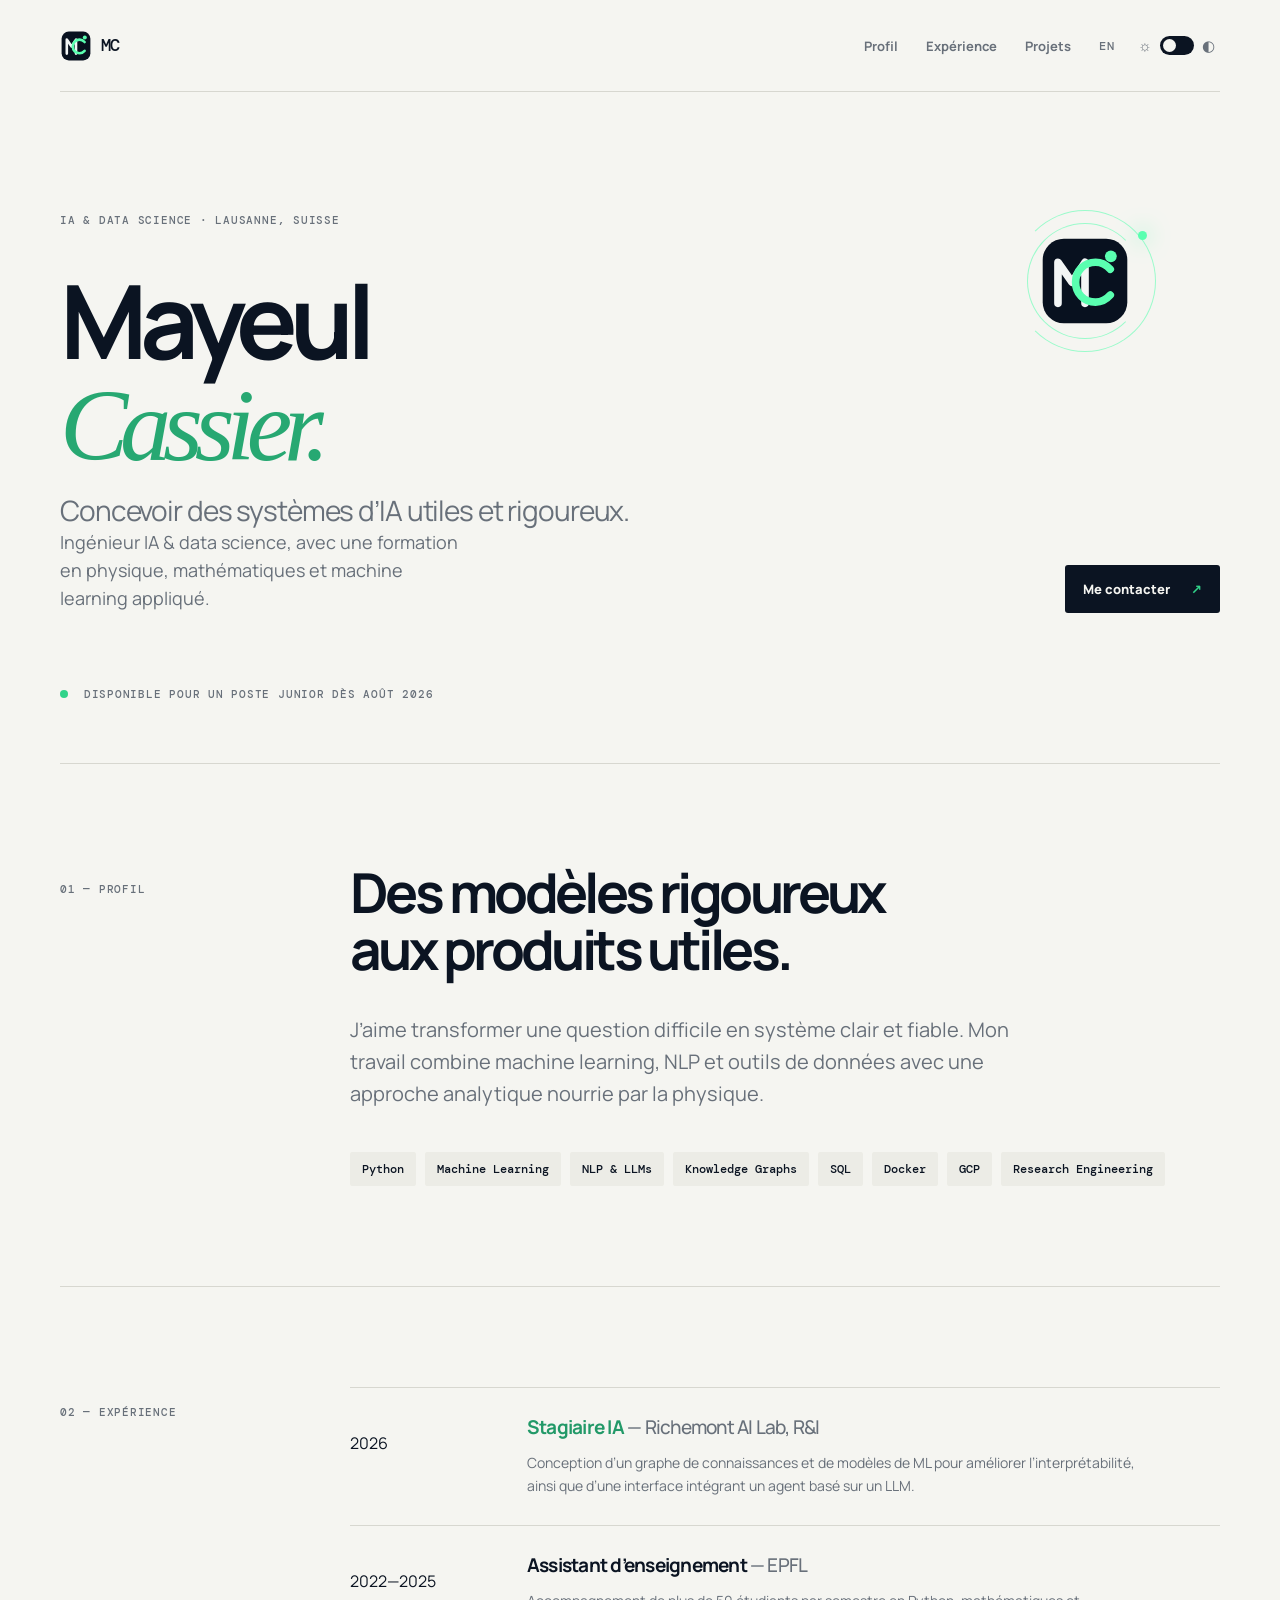
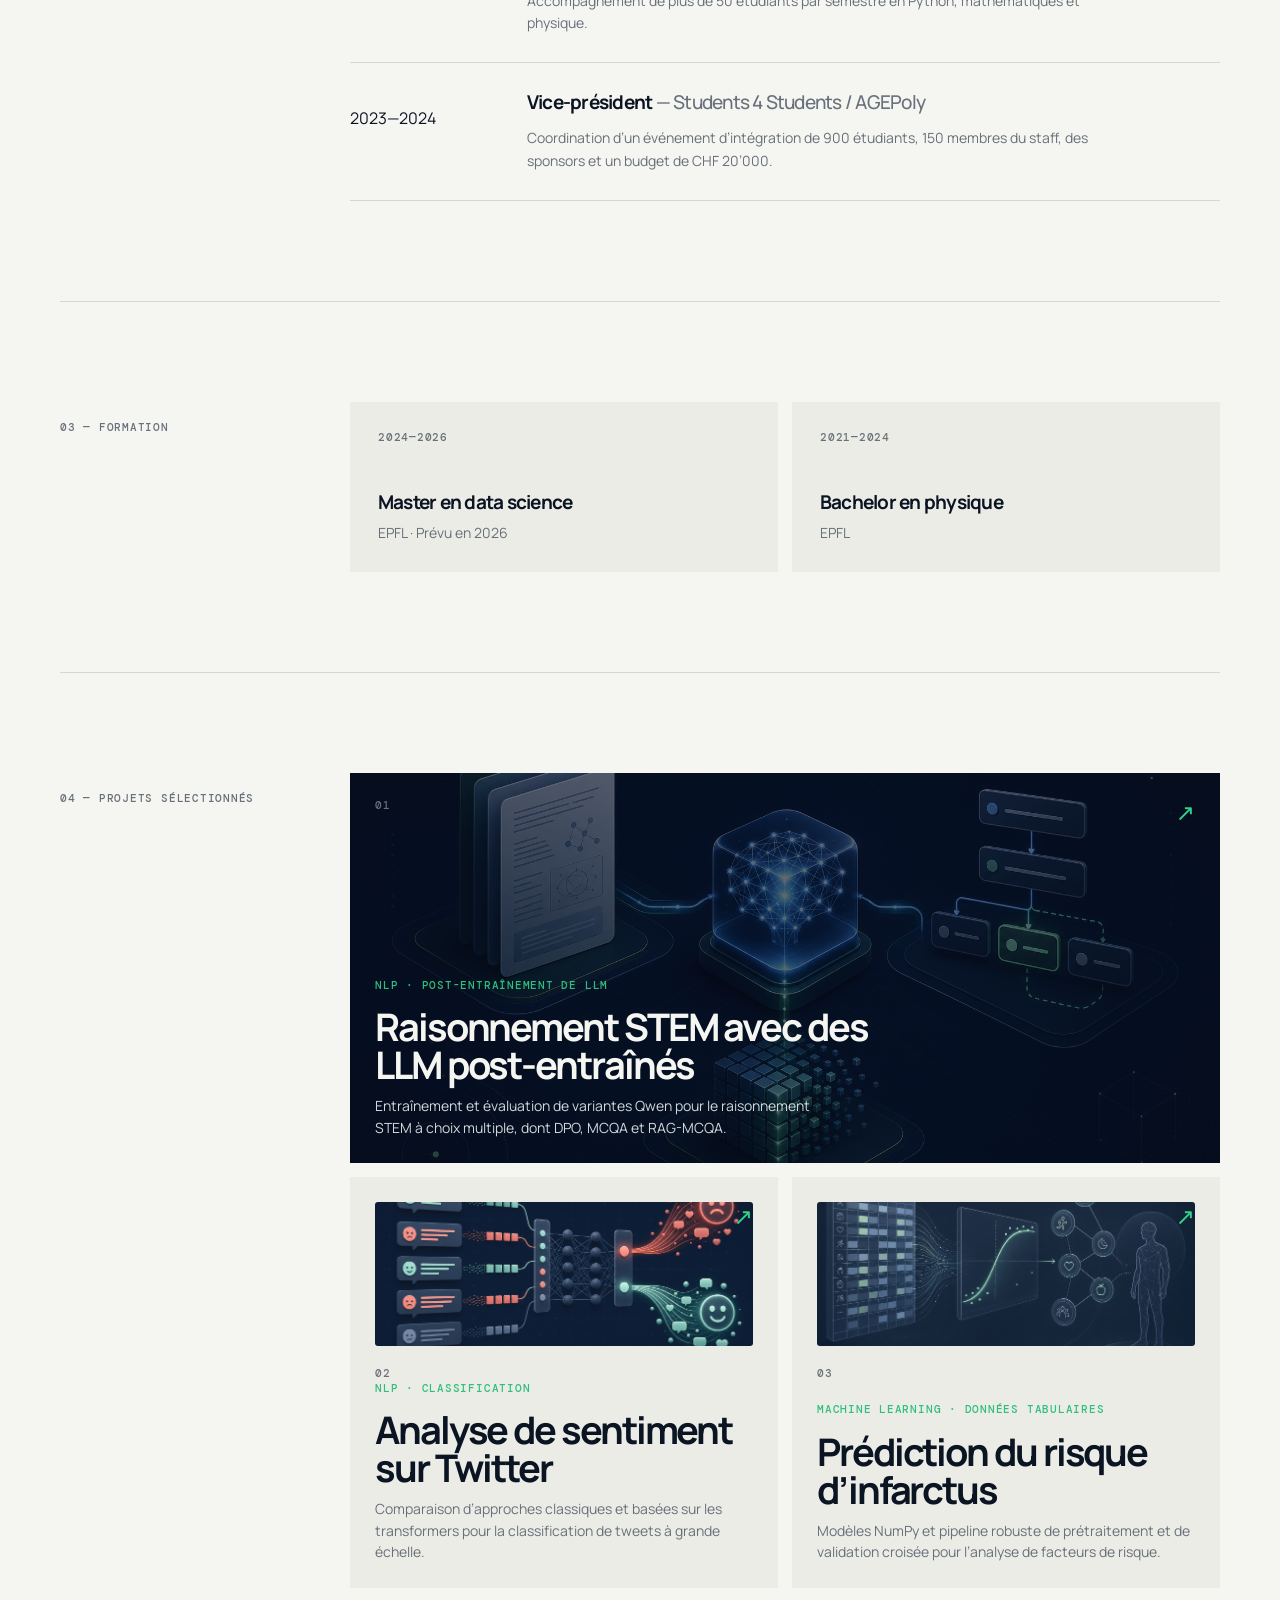
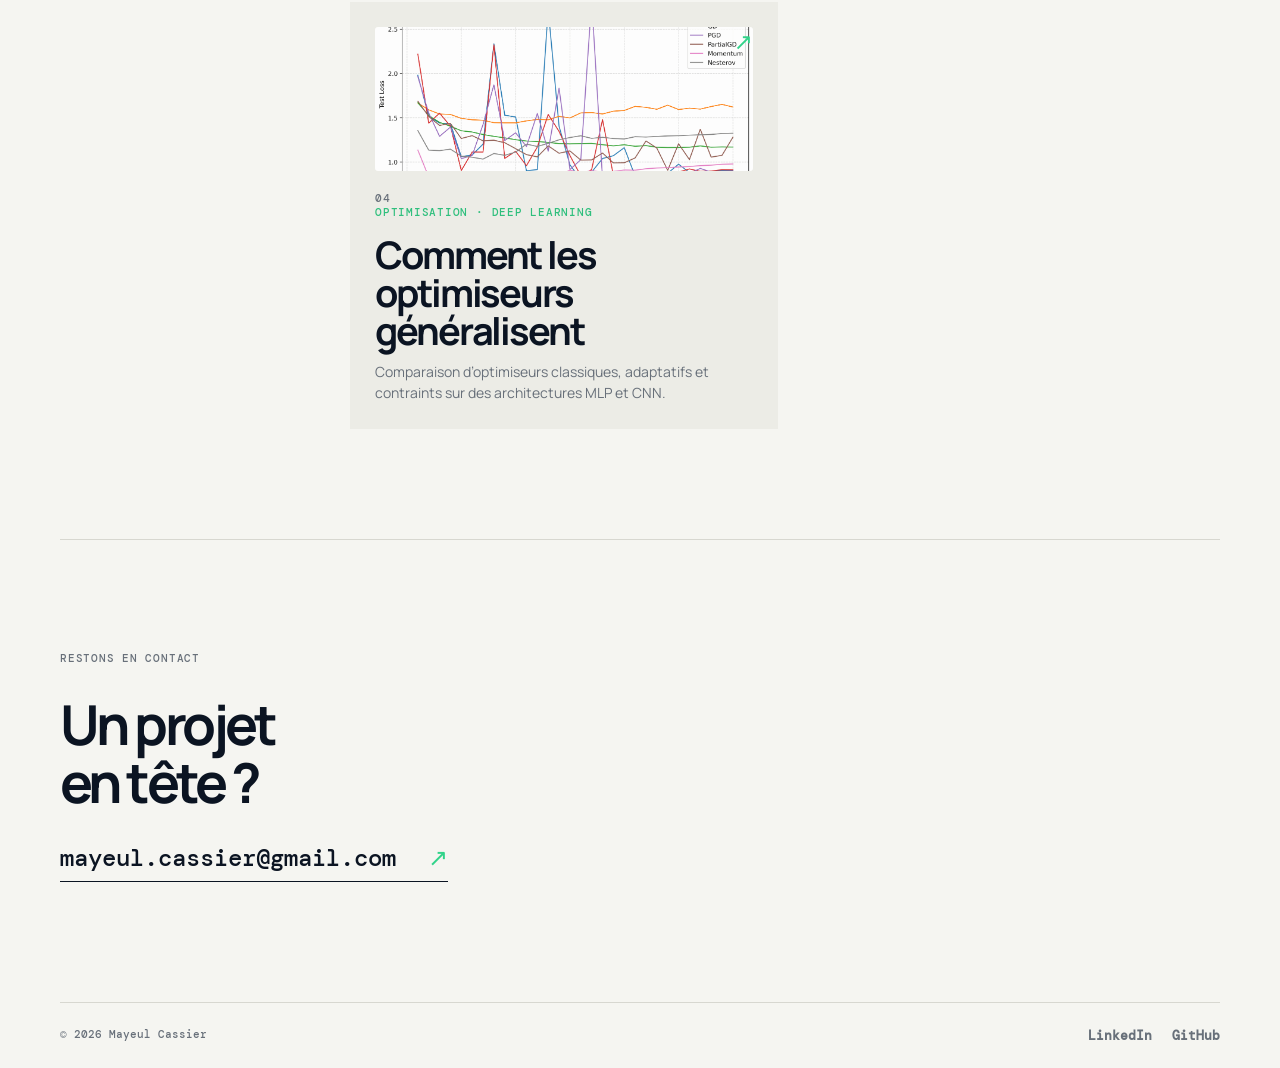
==== fr/index.html @ 99a3031d "Add bilingual portfolio identity and project visuals" ====
<!doctype html>
<html lang="fr">
  <head>
    <meta charset="UTF-8" />
    <meta name="viewport" content="width=device-width, initial-scale=1.0" />
    <meta name="description" content="Mayeul Cassier — ingénieur IA et data science basé à Lausanne." />
    <meta name="theme-color" content="#08111f" />
    <title>Mayeul Cassier — IA et data science</title>
    <link rel="preconnect" href="https://fonts.googleapis.com" />
    <link rel="preconnect" href="https://fonts.gstatic.com" crossorigin />
    <link href="https://fonts.googleapis.com/css2?family=DM+Mono:wght@400;500&family=Manrope:wght@400;500;600;700;800&display=swap" rel="stylesheet" />
    <link rel="stylesheet" href="../styles.css" />
    <script>
      (() => {
        const savedTheme = localStorage.getItem('theme');
        const systemPrefersDark = window.matchMedia('(prefers-color-scheme: dark)').matches;
        document.documentElement.dataset.theme = savedTheme || (systemPrefersDark ? 'dark' : 'light');
      })();
    </script>
  </head>
  <body>
    <header class="header container">
      <a class="wordmark" href="#top" aria-label="Accueil Mayeul Cassier"><img src="../assets/mayeul-cassier-mark.svg" alt="" /><span>MC</span></a>
      <nav aria-label="Navigation principale">
        <a href="#about">Profil</a>
        <a href="#experience">Expérience</a>
        <a href="#projects">Projets</a>
      </nav>
      <a class="language-link" href="../" hreflang="en" lang="en">EN</a>
      <button class="theme-toggle" type="button" aria-label="Changer de thème" aria-pressed="false">
        <span class="sun" aria-hidden="true">☼</span>
        <span class="toggle-track" aria-hidden="true"><span></span></span>
        <span class="moon" aria-hidden="true">◐</span>
      </button>
    </header>

    <main id="top">
      <section class="hero container">
        <p class="eyebrow">IA &amp; data science · Lausanne, Suisse</p>
        <div class="identity-emblem" aria-hidden="true">
          <span class="orbit orbit-one"></span><span class="orbit orbit-two"></span><span class="orbit-dot"></span>
          <img src="../assets/mayeul-cassier-mark.svg" alt="" />
        </div>
        <h1>Mayeul<br /><em>Cassier.</em></h1>
        <p class="hero-statement">Concevoir des systèmes d’IA utiles et rigoureux.</p>
        <div class="hero-bottom">
          <p class="intro">Ingénieur IA &amp; data science, avec une formation en physique, mathématiques et machine learning appliqué.</p>
          <a class="button" href="mailto:mayeul.cassier@gmail.com">Me contacter <span aria-hidden="true">↗</span></a>
        </div>
        <div class="availability"><span></span> Disponible pour un poste junior dès août 2026</div>
      </section>

      <section class="about section container" id="about">
        <p class="section-label">01 — Profil</p>
        <div class="section-content">
          <h2>Des modèles rigoureux<br />aux produits utiles.</h2>
          <p class="large-copy">J’aime transformer une question difficile en système clair et fiable. Mon travail combine machine learning, NLP et outils de données avec une approche analytique nourrie par la physique.</p>
          <div class="skills" aria-label="Compétences techniques">
            <span>Python</span><span>Machine Learning</span><span>NLP &amp; LLMs</span><span>Knowledge Graphs</span><span>SQL</span><span>Docker</span><span>GCP</span><span>Research Engineering</span>
          </div>
        </div>
      </section>

      <section class="experience section container" id="experience">
        <p class="section-label">02 — Expérience</p>
        <div class="section-content timeline">
          <article class="timeline-item featured"><p class="date">2026</p><div><h3>Stagiaire IA <span>— Richemont AI Lab, R&amp;I</span></h3><p>Conception d’un graphe de connaissances et de modèles de ML pour améliorer l’interprétabilité, ainsi que d’une interface intégrant un agent basé sur un LLM.</p></div></article>
          <article class="timeline-item"><p class="date">2022—2025</p><div><h3>Assistant d’enseignement <span>— EPFL</span></h3><p>Accompagnement de plus de 50 étudiants par semestre en Python, mathématiques et physique.</p></div></article>
          <article class="timeline-item"><p class="date">2023—2024</p><div><h3>Vice-président <span>— Students 4 Students / AGEPoly</span></h3><p>Coordination d’un événement d’intégration de 900 étudiants, 150 membres du staff, des sponsors et un budget de CHF 20’000.</p></div></article>
        </div>
      </section>

      <section class="education section container">
        <p class="section-label">03 — Formation</p>
        <div class="section-content education-grid">
          <div><p class="year">2024—2026</p><h3>Master en data science</h3><p>EPFL · Prévu en 2026</p></div>
          <div><p class="year">2021—2024</p><h3>Bachelor en physique</h3><p>EPFL</p></div>
        </div>
      </section>

      <section class="projects section container" id="projects">
        <p class="section-label">04 — Projets sélectionnés</p>
        <div class="section-content project-grid">
          <a class="project-card project-main" href="https://github.com/MayeulCassier/mnlp-stem-reasoning" target="_blank" rel="noreferrer"><img class="project-visual" src="../assets/projects/mnlp-reasoning-pipeline.png" alt="Pipeline conceptuel de raisonnement STEM" /><p class="project-index">01</p><div><p class="project-type">NLP · Post-entraînement de LLM</p><h3>Raisonnement STEM avec des LLM post-entraînés</h3><p>Entraînement et évaluation de variantes Qwen pour le raisonnement STEM à choix multiple, dont DPO, MCQA et RAG-MCQA.</p></div><span class="arrow" aria-hidden="true">↗</span></a>
          <a class="project-card" href="https://github.com/MayeulCassier/twitter-sentiment-classification-epfl" target="_blank" rel="noreferrer"><img class="project-visual" src="../assets/projects/twitter-sentiment-pipeline.png" alt="Pipeline conceptuel d’analyse de sentiment" /><p class="project-index">02</p><div><p class="project-type">NLP · Classification</p><h3>Analyse de sentiment sur Twitter</h3><p>Comparaison d’approches classiques et basées sur les transformers pour la classification de tweets à grande échelle.</p></div><span class="arrow" aria-hidden="true">↗</span></a>
          <a class="project-card" href="https://github.com/MayeulCassier/heart-attack-risk-ml-epfl" target="_blank" rel="noreferrer"><img class="project-visual" src="../assets/projects/heart-risk-model-overview.png" alt="Vue conceptuelle du modèle de risque tabulaire" /><p class="project-index">03</p><div><p class="project-type">Machine learning · Données tabulaires</p><h3>Prédiction du risque d’infarctus</h3><p>Modèles NumPy et pipeline robuste de prétraitement et de validation croisée pour l’analyse de facteurs de risque.</p></div><span class="arrow" aria-hidden="true">↗</span></a>
          <a class="project-card" href="https://github.com/MayeulCassier/how-optimizers-generalize" target="_blank" rel="noreferrer"><img class="project-visual" src="../assets/projects/optimizer-generalization-results.png" alt="Courbe de comparaison d’optimiseurs" /><p class="project-index">04</p><div><p class="project-type">Optimisation · Deep learning</p><h3>Comment les optimiseurs généralisent</h3><p>Comparaison d’optimiseurs classiques, adaptatifs et contraints sur des architectures MLP et CNN.</p></div><span class="arrow" aria-hidden="true">↗</span></a>
        </div>
      </section>

      <section class="contact container"><p class="eyebrow">Restons en contact</p><h2>Un projet<br />en tête ?</h2><a class="contact-email" href="mailto:mayeul.cassier@gmail.com">mayeul.cassier@gmail.com <span aria-hidden="true">↗</span></a></section>
    </main>

    <footer class="footer container"><p>© <span id="year"></span> Mayeul Cassier</p><div><a href="https://www.linkedin.com/in/mayeul-cassier-48a8371b2" target="_blank" rel="noreferrer">LinkedIn</a><a href="https://github.com/MayeulCassier" target="_blank" rel="noreferrer">GitHub</a></div></footer>
    <script src="../script.js"></script>
  </body>
</html>
---- styles.css ----
:root { --bg:#f5f5f1; --surface:#ecece6; --text:#0b1422; --muted:#68707a; --line:#d7d7d0; --accent:#5affb0; --dark:#08111f; --shadow:0 20px 45px rgba(7,18,32,.08); }
:root[data-theme="dark"] { --bg:#08111f; --surface:#101d2c; --text:#f2f5f5; --muted:#a5b0bc; --line:#233344; --accent:#5affb0; --dark:#f1f5f4; --shadow:0 20px 45px rgba(0,0,0,.25); }
* { box-sizing:border-box; }
html { scroll-behavior:smooth; }
body { margin:0; background:var(--bg); color:var(--text); font-family:Manrope,system-ui,sans-serif; transition:background .25s,color .25s; }
a { color:inherit; text-decoration:none; }
.container { width:min(1160px,calc(100% - 48px)); margin:auto; }
.header { height:92px; display:flex; align-items:center; justify-content:space-between; border-bottom:1px solid var(--line); }
.wordmark { display:flex; align-items:center; gap:9px; font:500 17px/1 "DM Mono",monospace; letter-spacing:-1px; }.wordmark img { width:32px; height:32px; }.wordmark span { color:var(--text); }
nav { display:flex; gap:28px; margin-left:auto; margin-right:28px; } nav a,.footer a,.language-link { color:var(--muted); font-size:13px; font-weight:700; } nav a:hover,.footer a:hover,.language-link:hover { color:var(--text); }.language-link { margin-right:18px; font:500 12px "DM Mono",monospace; letter-spacing:.08em; }
.theme-toggle { border:0; color:var(--text); background:transparent; padding:5px; display:flex; align-items:center; gap:8px; cursor:pointer; font-size:18px; }.toggle-track { width:34px; height:19px; background:var(--text); border-radius:20px; padding:3px; display:flex; align-items:center; }.toggle-track span { display:block; width:13px; height:13px; border-radius:50%; background:var(--bg); transition:transform .2s; }:root[data-theme="dark"] .toggle-track span { transform:translateX(15px); }.sun,.moon { font-size:15px; color:var(--muted); }
.hero { min-height:610px; padding:110px 0 62px; display:flex; flex-direction:column; position:relative; }.eyebrow,.section-label,.project-index,.project-type,.availability,.year { font:500 11px/1.3 "DM Mono",monospace; text-transform:uppercase; letter-spacing:.07em; color:var(--muted); }.hero h1 { margin:32px 0 15px; max-width:850px; font-size:clamp(54px,8vw,112px); line-height:.98; letter-spacing:-.075em; font-weight:700; }.hero h1 em { color:#27a872; font-family:Georgia,serif; font-weight:400; letter-spacing:-.08em; }.hero-statement { margin:0; color:var(--muted); font-size:clamp(18px,2.3vw,28px); letter-spacing:-.04em; }.identity-emblem { position:absolute; top:112px; right:5%; width:154px; aspect-ratio:1; display:grid; place-items:center; }.identity-emblem img { width:94px; height:94px; position:relative; z-index:2; }.orbit { position:absolute; border:1px solid color-mix(in srgb,var(--accent) 58%,transparent); border-radius:50%; animation:orbit 11s linear infinite; }.orbit-one { width:142px; height:142px; border-left-color:transparent; }.orbit-two { width:116px; height:116px; border-right-color:transparent; animation-duration:7s; animation-direction:reverse; }.orbit-dot { position:absolute; width:9px; height:9px; border-radius:50%; background:var(--accent); box-shadow:0 0 22px var(--accent); transform:translate(57px,-46px); animation:pulse 2.8s ease-in-out infinite; }.hero-bottom { display:flex; justify-content:space-between; align-items:end; gap:40px; margin-top:auto; }.intro { max-width:410px; margin:0; font-size:18px; line-height:1.55; color:var(--muted); }.button { padding:15px 18px; background:var(--text); color:var(--bg); font-size:13px; font-weight:800; border-radius:3px; white-space:nowrap; }.button span,.contact-email span { margin-left:18px; color:#31d38a; }.availability { margin-top:74px; }.availability span { display:inline-block; width:8px; height:8px; background:#31d38a; border-radius:50%; margin-right:8px; }
.section { display:grid; grid-template-columns:25% 1fr; padding:100px 0; border-top:1px solid var(--line); }.section-label { padding-top:7px; }.section-content h2,.contact h2 { font-size:clamp(32px,4.3vw,60px); line-height:1.04; letter-spacing:-.065em; margin:0 0 36px; }.large-copy { max-width:670px; color:var(--muted); font-size:20px; line-height:1.6; }.skills { display:flex; flex-wrap:wrap; gap:9px; margin-top:42px; }.skills span { padding:9px 12px; background:var(--surface); border-radius:2px; font:500 12px "DM Mono",monospace; }
.timeline { border-top:1px solid var(--line); }.timeline-item { display:grid; grid-template-columns:155px 1fr; gap:22px; padding:28px 0; border-bottom:1px solid var(--line); }.timeline-item h3,.education-grid h3 { font-size:19px; line-height:1.25; letter-spacing:-.04em; margin:0 0 12px; }.timeline-item h3 span { color:var(--muted); font-weight:500; }.timeline-item p:not(.date),.education-grid p:not(.year) { max-width:610px; margin:0; color:var(--muted); font-size:14px; line-height:1.6; }.featured h3 { color:#229968; }
.education-grid { display:grid; grid-template-columns:repeat(2,1fr); gap:14px; }.education-grid>div { padding:28px; min-height:170px; background:var(--surface); }.education-grid .year { margin:0 0 47px; }.education-grid h3 { margin-bottom:7px; }
.project-grid { display:grid; grid-template-columns:repeat(2,1fr); gap:14px; }.project-card { min-height:340px; padding:25px; background:var(--surface); display:flex; flex-direction:column; position:relative; overflow:hidden; transition:transform .2s,box-shadow .2s; }.project-card:hover { transform:translateY(-4px); box-shadow:var(--shadow); }.project-main { grid-column:span 2; min-height:390px; background:var(--dark); color:var(--bg); }.project-visual { width:100%; height:144px; object-fit:cover; border-radius:3px; margin-bottom:20px; opacity:.94; transition:transform .35s ease,opacity .35s ease; }.project-card:hover .project-visual { transform:scale(1.035); opacity:1; }.project-main .project-visual { position:absolute; inset:0; width:100%; height:100%; border-radius:0; margin:0; opacity:.36; }.project-main::after { content:""; position:absolute; inset:0; background:linear-gradient(90deg,rgba(8,17,31,.93),rgba(8,17,31,.55)); }.project-main>* { position:relative; z-index:1; }.project-index { margin:0; }.project-card>div { margin-top:auto; max-width:525px; }.project-type { color:#2fbf7d; margin:0 0 15px; }.project-card h3 { margin:0 0 12px; font-size:clamp(23px,3vw,38px); line-height:1; letter-spacing:-.055em; }.project-card p:last-child { margin:0; max-width:460px; color:var(--muted); font-size:14px; line-height:1.55; }.project-main p:last-child { color:#d0d8db; }.arrow { position:absolute; top:23px; right:25px; font-size:23px; color:#31d38a; }
.contact { margin-top:10px; padding:100px 0 120px; border-top:1px solid var(--line); }.contact h2 { margin:31px 0; }.contact-email { display:inline-block; padding-bottom:8px; border-bottom:1px solid var(--text); font:500 clamp(16px,2vw,24px) "DM Mono",monospace; }.footer { padding:24px 0; border-top:1px solid var(--line); display:flex; justify-content:space-between; color:var(--muted); font:500 11px "DM Mono",monospace; }.footer p { margin:0; }.footer div { display:flex; gap:20px; }
@keyframes orbit { to { transform:rotate(360deg); } } @keyframes pulse { 50% { transform:translate(57px,-46px) scale(.65); opacity:.45; } }
@media (prefers-reduced-motion:reduce) { *,*::before,*::after { animation-duration:.01ms !important; animation-iteration-count:1 !important; scroll-behavior:auto !important; } }
@media (max-width:700px) { .container { width:min(100% - 32px,1160px); }.header { height:72px; } nav { display:none; }.language-link { margin-left:auto; margin-right:14px; }.hero { min-height:620px; padding-top:75px; }.hero h1 { margin:27px 0 12px; font-size:56px; }.identity-emblem { top:68px; right:0; width:96px; }.identity-emblem img { width:62px; height:62px; }.orbit-one { width:92px; height:92px; }.orbit-two { width:72px; height:72px; }.orbit-dot { transform:translate(35px,-29px); }.hero-bottom { align-items:start; flex-direction:column; }.availability { margin-top:58px; }.section { grid-template-columns:1fr; gap:35px; padding:70px 0; }.timeline-item { grid-template-columns:1fr; gap:11px; }.education-grid,.project-grid { grid-template-columns:1fr; }.project-main { grid-column:auto; }.project-card { min-height:310px; }.project-main { min-height:360px; }.contact { padding:75px 0; }.footer { gap:20px; flex-direction:column; } }
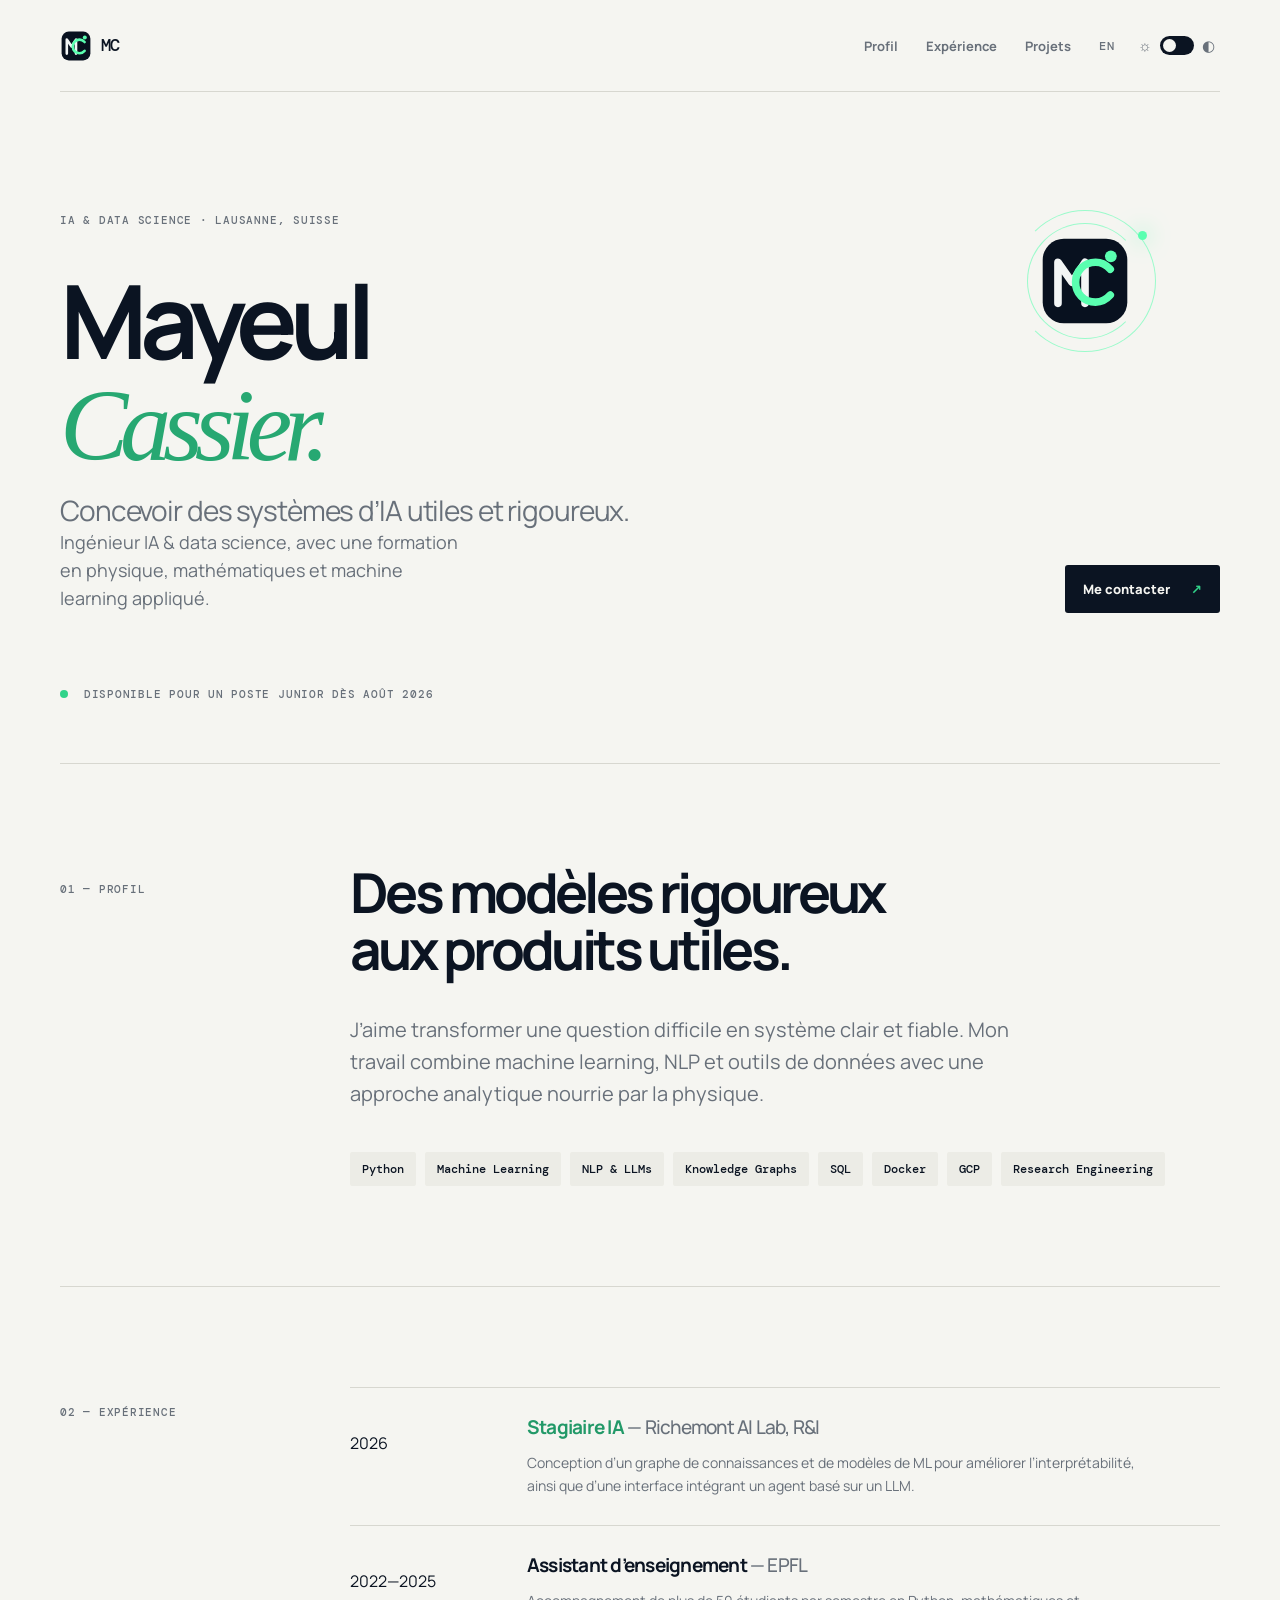
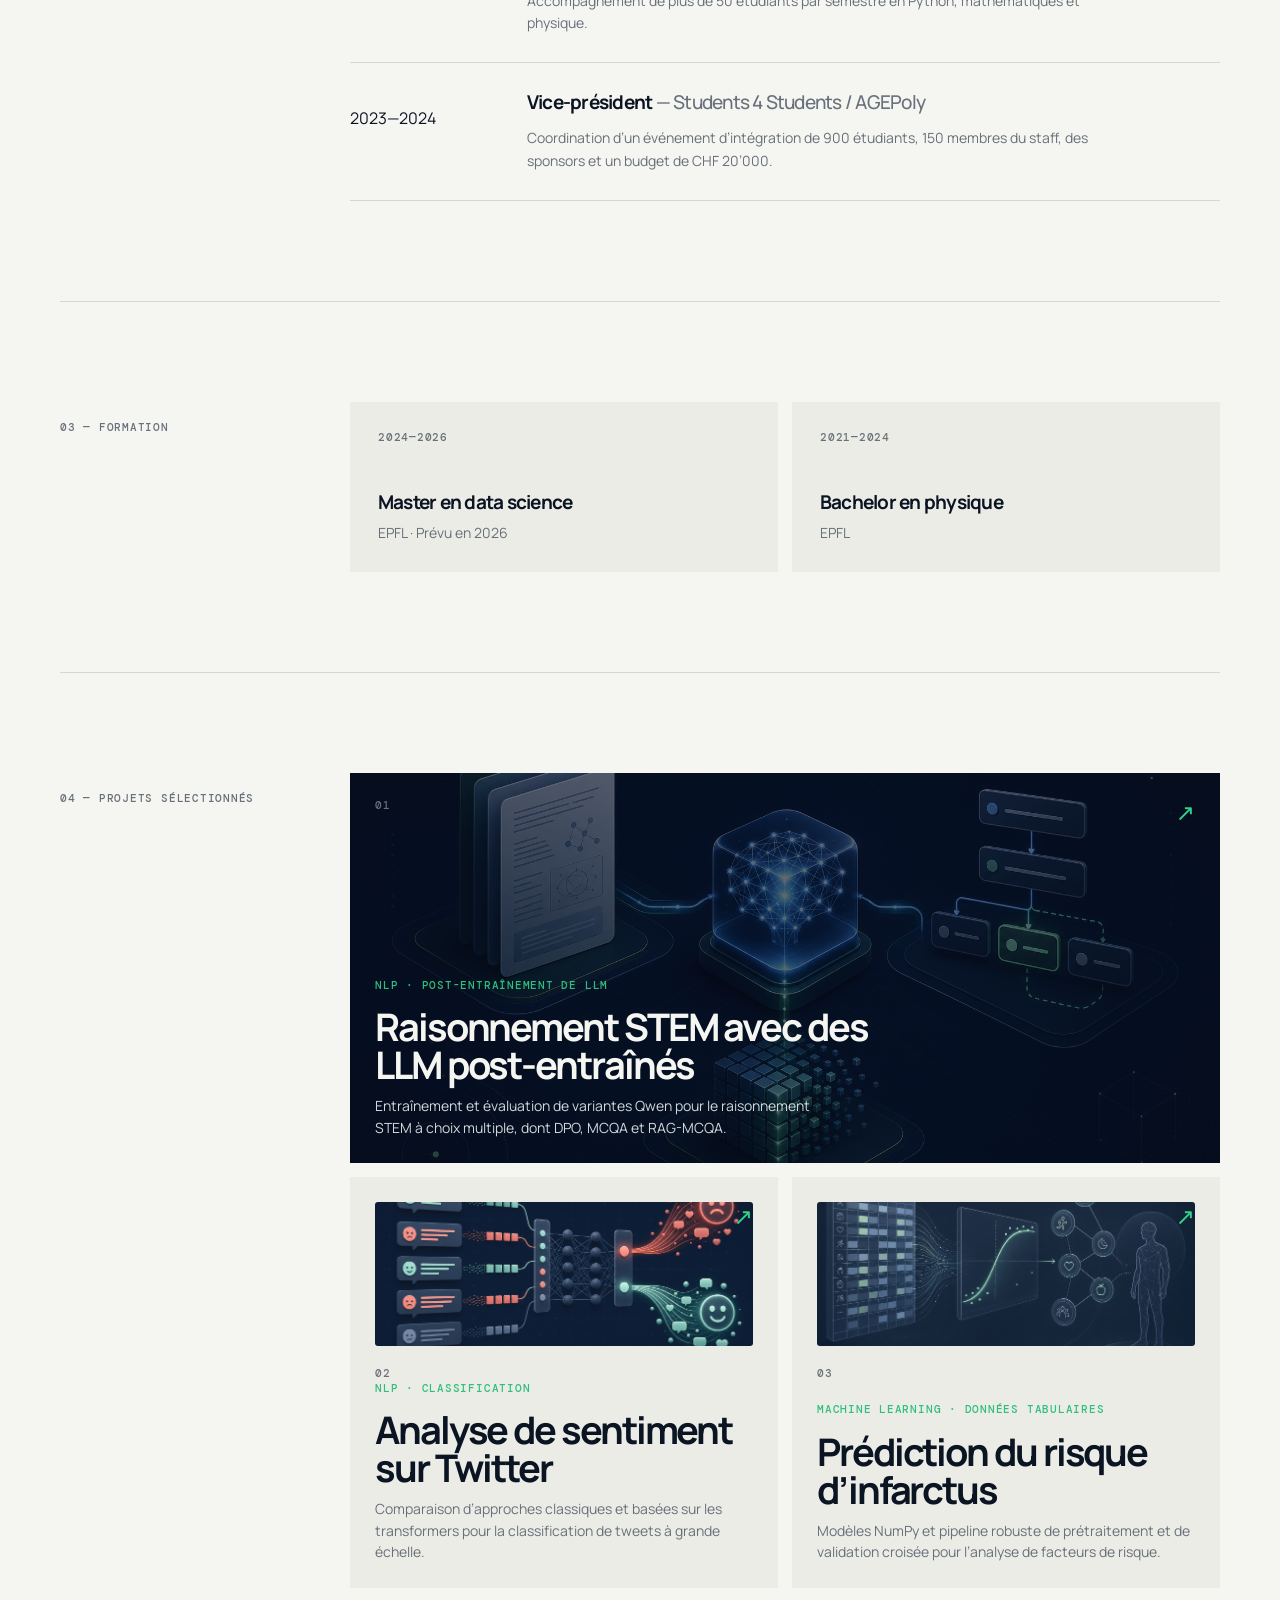
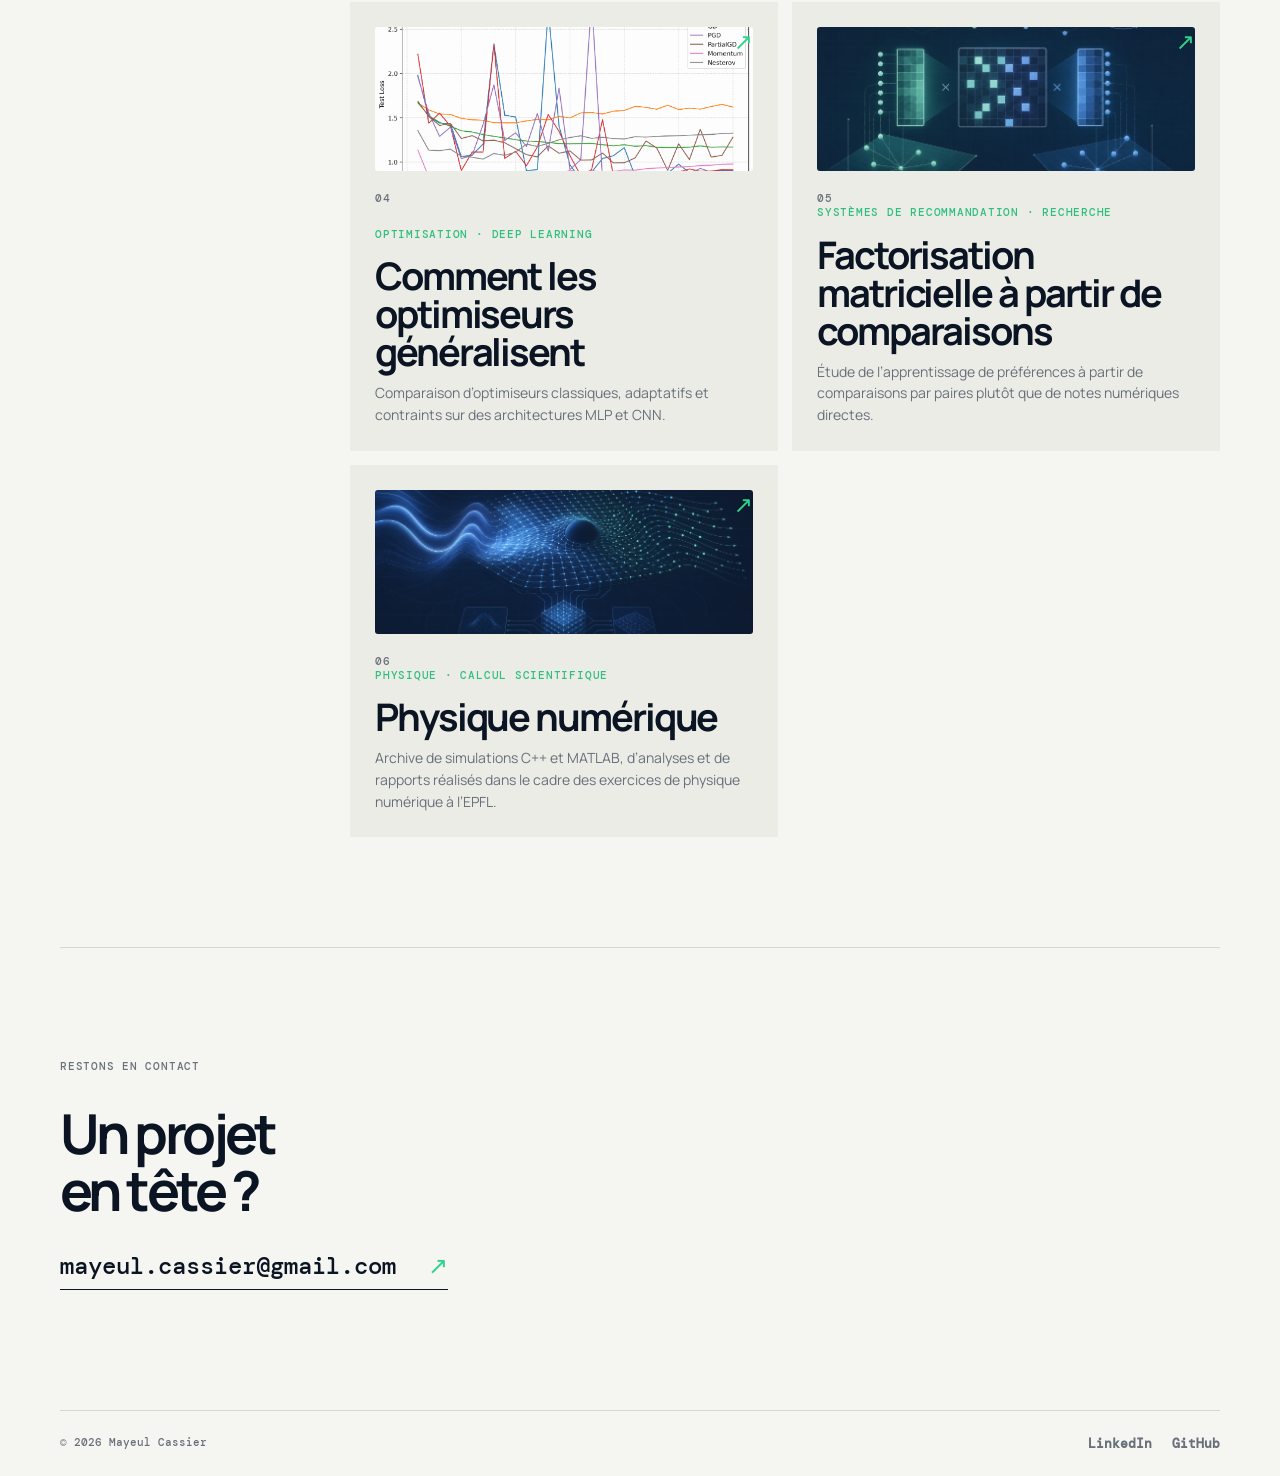
==== commit 695facde: "Add matrix and physics project visuals" ====
--- a/fr/index.html
+++ b/fr/index.html
@@ -85,6 +85,8 @@
           <a class="project-card" href="https://github.com/MayeulCassier/twitter-sentiment-classification-epfl" target="_blank" rel="noreferrer"><img class="project-visual" src="../assets/projects/twitter-sentiment-pipeline.png" alt="Pipeline conceptuel d’analyse de sentiment" /><p class="project-index">02</p><div><p class="project-type">NLP · Classification</p><h3>Analyse de sentiment sur Twitter</h3><p>Comparaison d’approches classiques et basées sur les transformers pour la classification de tweets à grande échelle.</p></div><span class="arrow" aria-hidden="true">↗</span></a>
           <a class="project-card" href="https://github.com/MayeulCassier/heart-attack-risk-ml-epfl" target="_blank" rel="noreferrer"><img class="project-visual" src="../assets/projects/heart-risk-model-overview.png" alt="Vue conceptuelle du modèle de risque tabulaire" /><p class="project-index">03</p><div><p class="project-type">Machine learning · Données tabulaires</p><h3>Prédiction du risque d’infarctus</h3><p>Modèles NumPy et pipeline robuste de prétraitement et de validation croisée pour l’analyse de facteurs de risque.</p></div><span class="arrow" aria-hidden="true">↗</span></a>
           <a class="project-card" href="https://github.com/MayeulCassier/how-optimizers-generalize" target="_blank" rel="noreferrer"><img class="project-visual" src="../assets/projects/optimizer-generalization-results.png" alt="Courbe de comparaison d’optimiseurs" /><p class="project-index">04</p><div><p class="project-type">Optimisation · Deep learning</p><h3>Comment les optimiseurs généralisent</h3><p>Comparaison d’optimiseurs classiques, adaptatifs et contraints sur des architectures MLP et CNN.</p></div><span class="arrow" aria-hidden="true">↗</span></a>
+          <a class="project-card" href="https://github.com/MayeulCassier/Matrix-Factorization-With-Comparison-Data" target="_blank" rel="noreferrer"><img class="project-visual" src="../assets/projects/matrix-factorization-comparisons.png" alt="Factorisation matricielle conceptuelle à partir de comparaisons" /><p class="project-index">05</p><div><p class="project-type">Systèmes de recommandation · Recherche</p><h3>Factorisation matricielle à partir de comparaisons</h3><p>Étude de l’apprentissage de préférences à partir de comparaisons par paires plutôt que de notes numériques directes.</p></div><span class="arrow" aria-hidden="true">↗</span></a>
+          <a class="project-card" href="https://github.com/MayeulCassier/numerical-physics-epfl" target="_blank" rel="noreferrer"><img class="project-visual" src="../assets/projects/numerical-physics-simulation.png" alt="Simulation conceptuelle de physique numérique" /><p class="project-index">06</p><div><p class="project-type">Physique · Calcul scientifique</p><h3>Physique numérique</h3><p>Archive de simulations C++ et MATLAB, d’analyses et de rapports réalisés dans le cadre des exercices de physique numérique à l’EPFL.</p></div><span class="arrow" aria-hidden="true">↗</span></a>
         </div>
       </section>
 
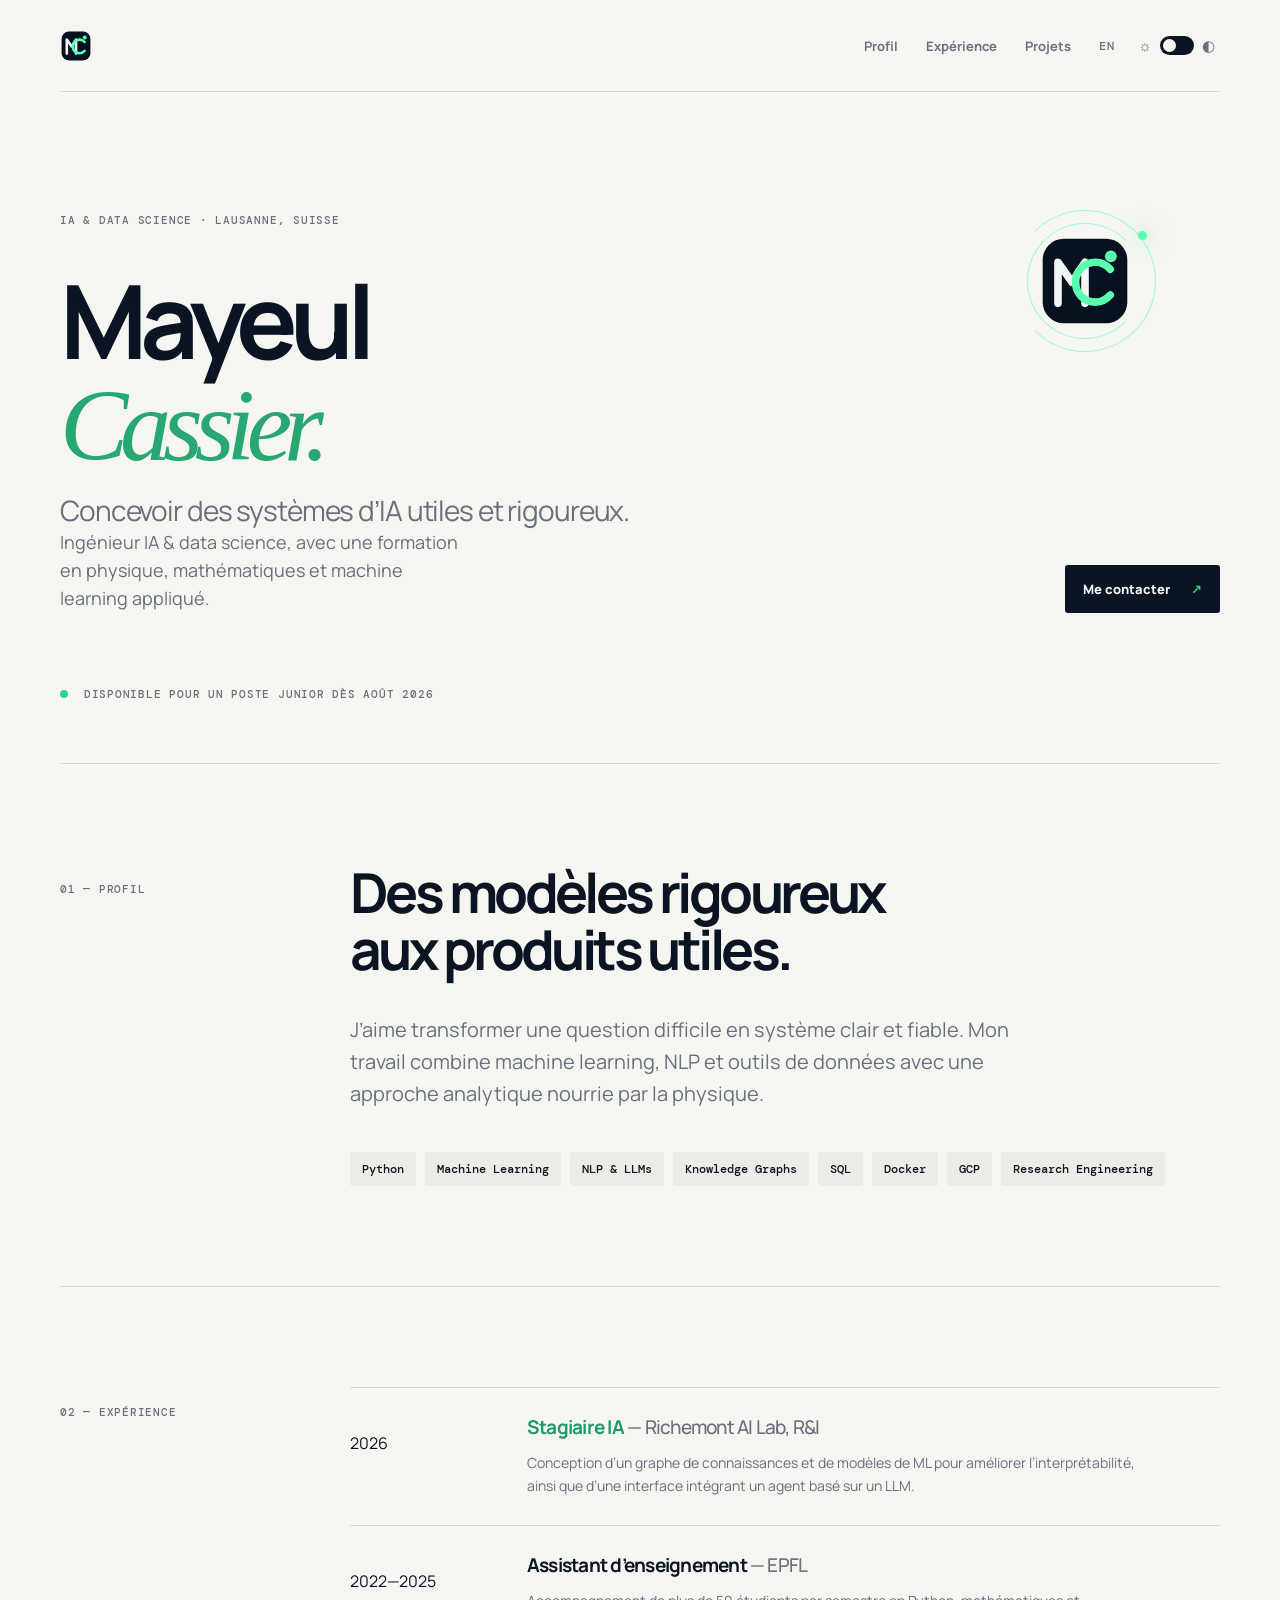
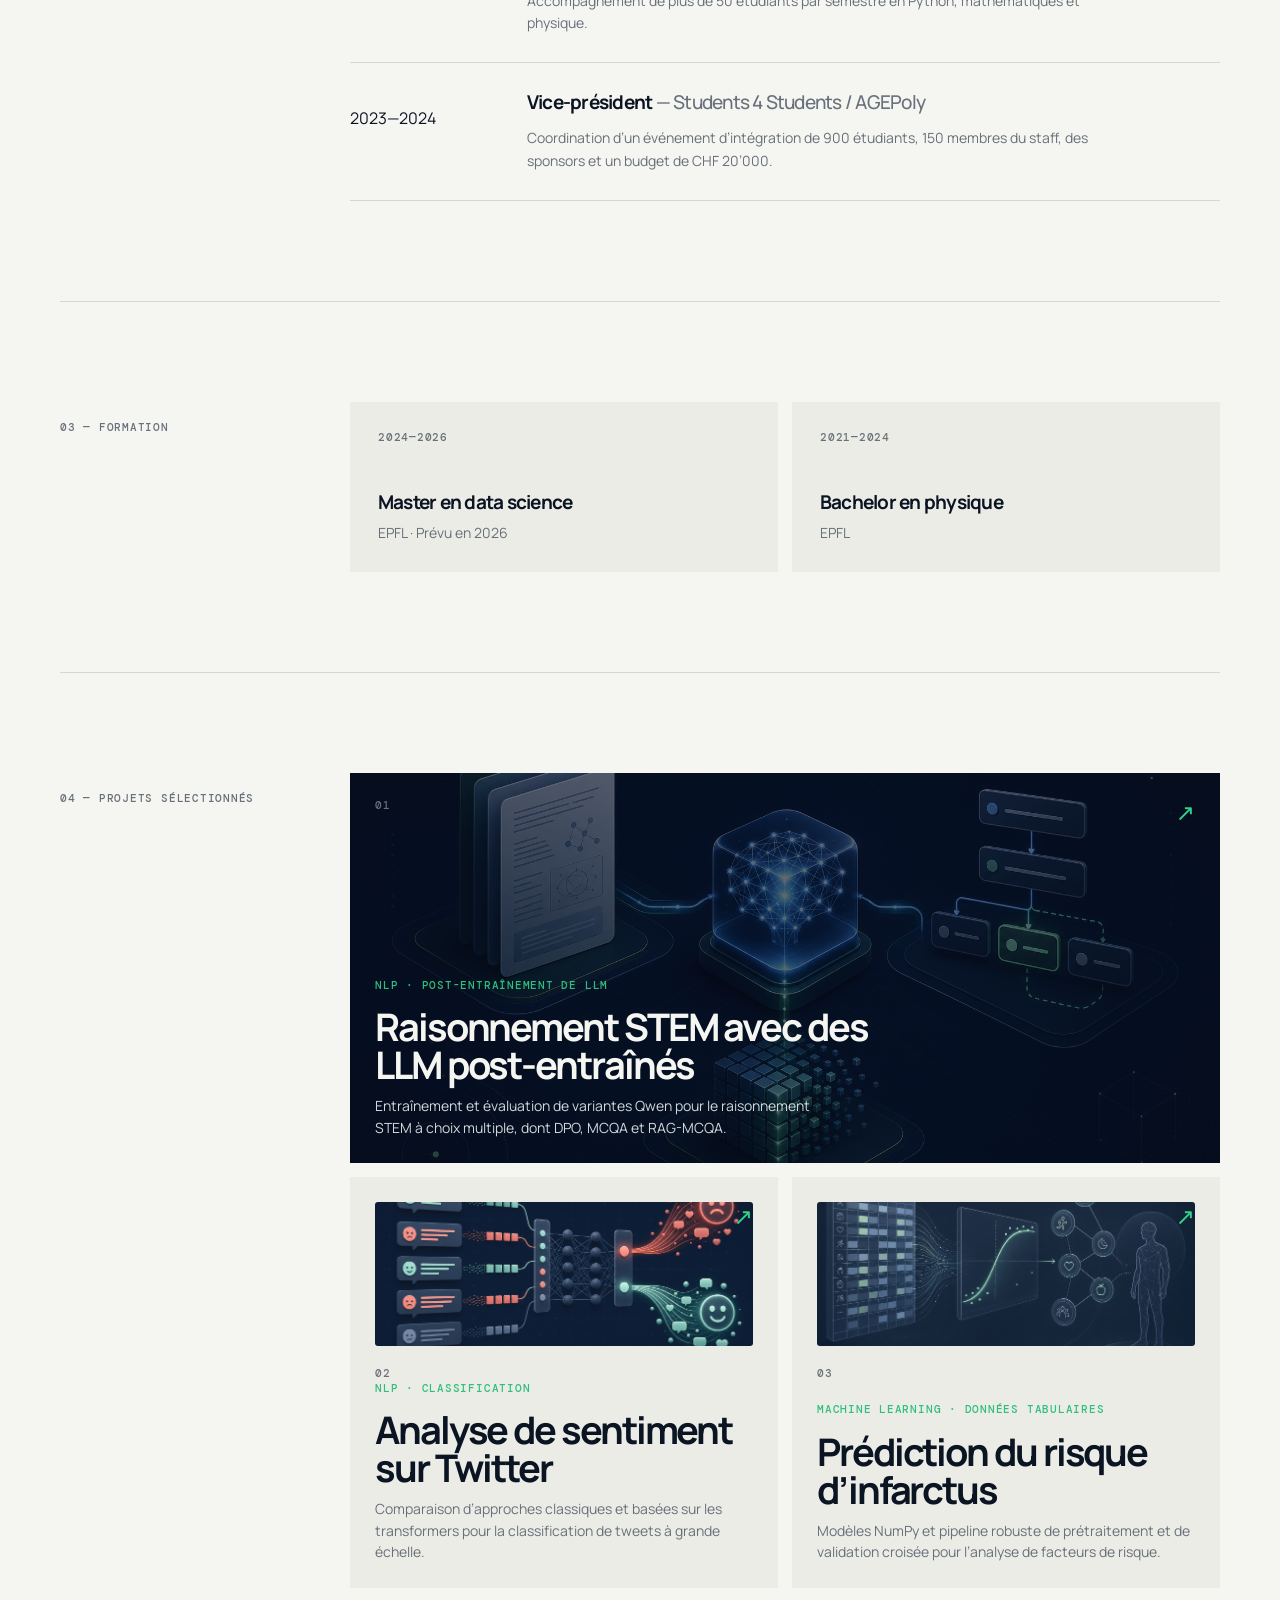
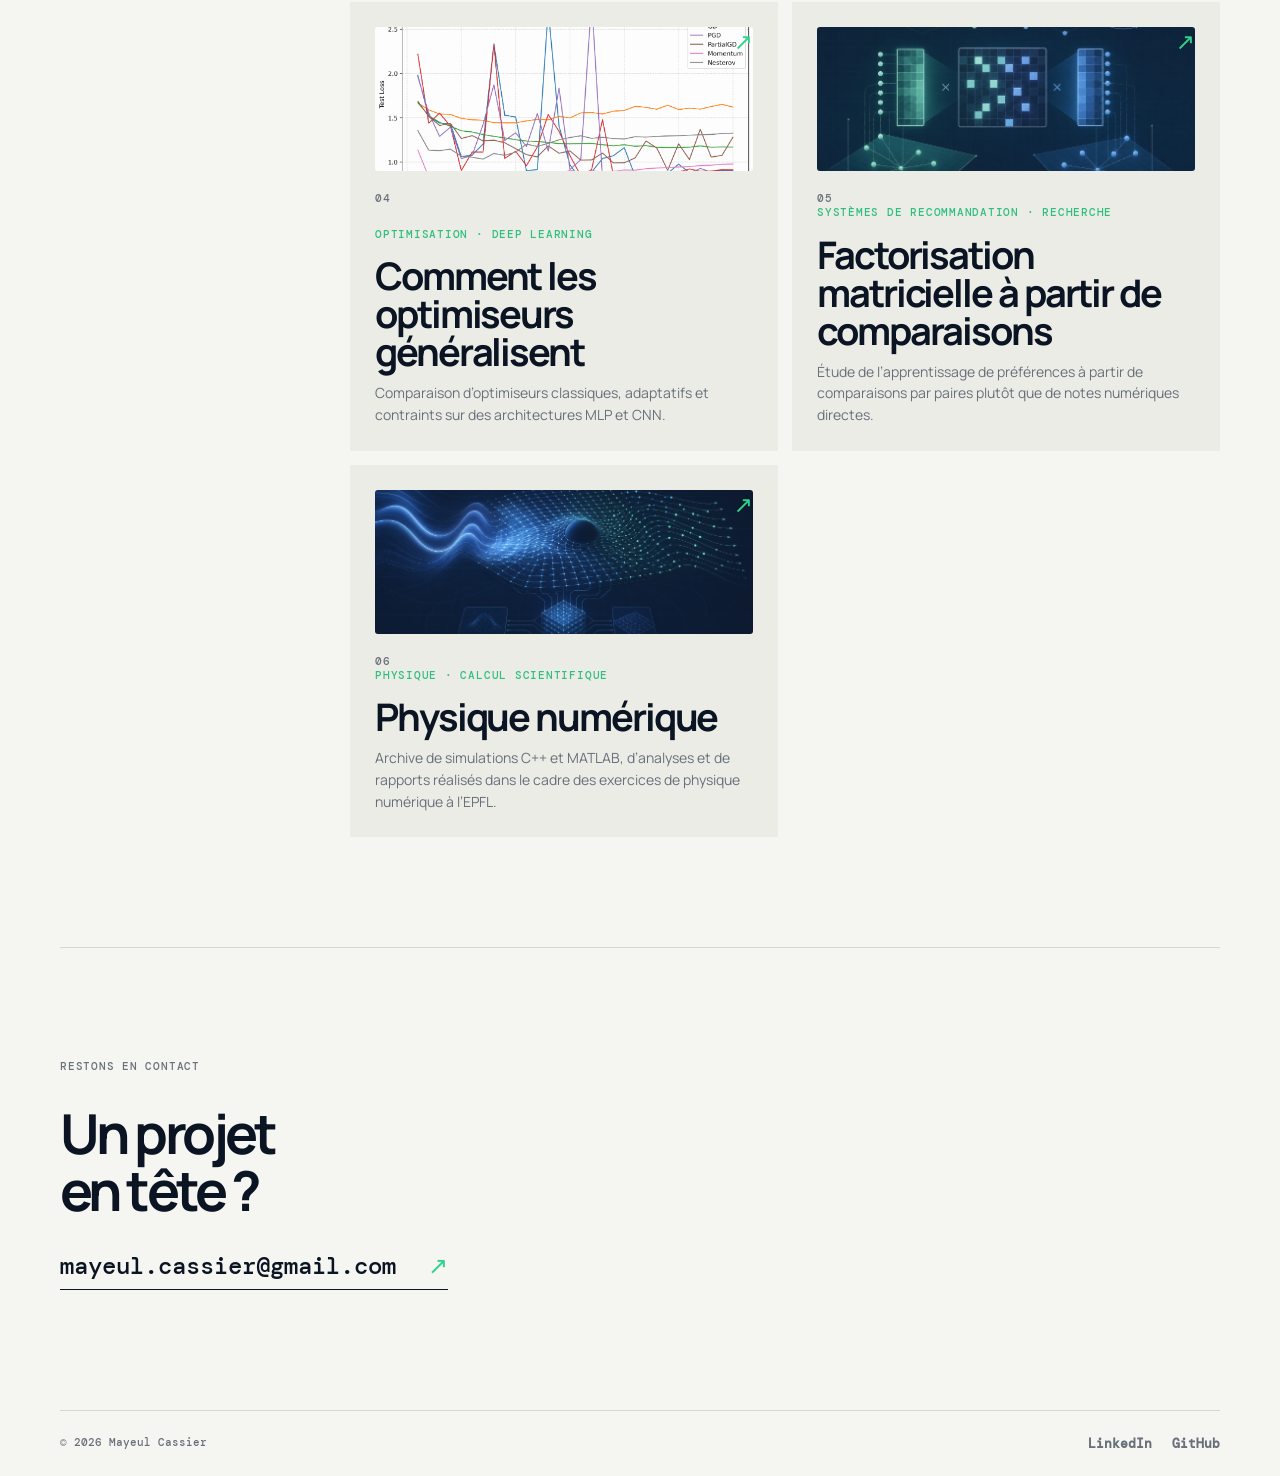
==== commit 9a45ef4b: "Simplify header monogram" ====
--- a/fr/index.html
+++ b/fr/index.html
@@ -20,7 +20,7 @@
   </head>
   <body>
     <header class="header container">
-      <a class="wordmark" href="#top" aria-label="Accueil Mayeul Cassier"><img src="../assets/mayeul-cassier-mark.svg" alt="" /><span>MC</span></a>
+      <a class="wordmark" href="#top" aria-label="Accueil Mayeul Cassier"><img src="../assets/mayeul-cassier-mark.svg" alt="" /></a>
       <nav aria-label="Navigation principale">
         <a href="#about">Profil</a>
         <a href="#experience">Expérience</a>
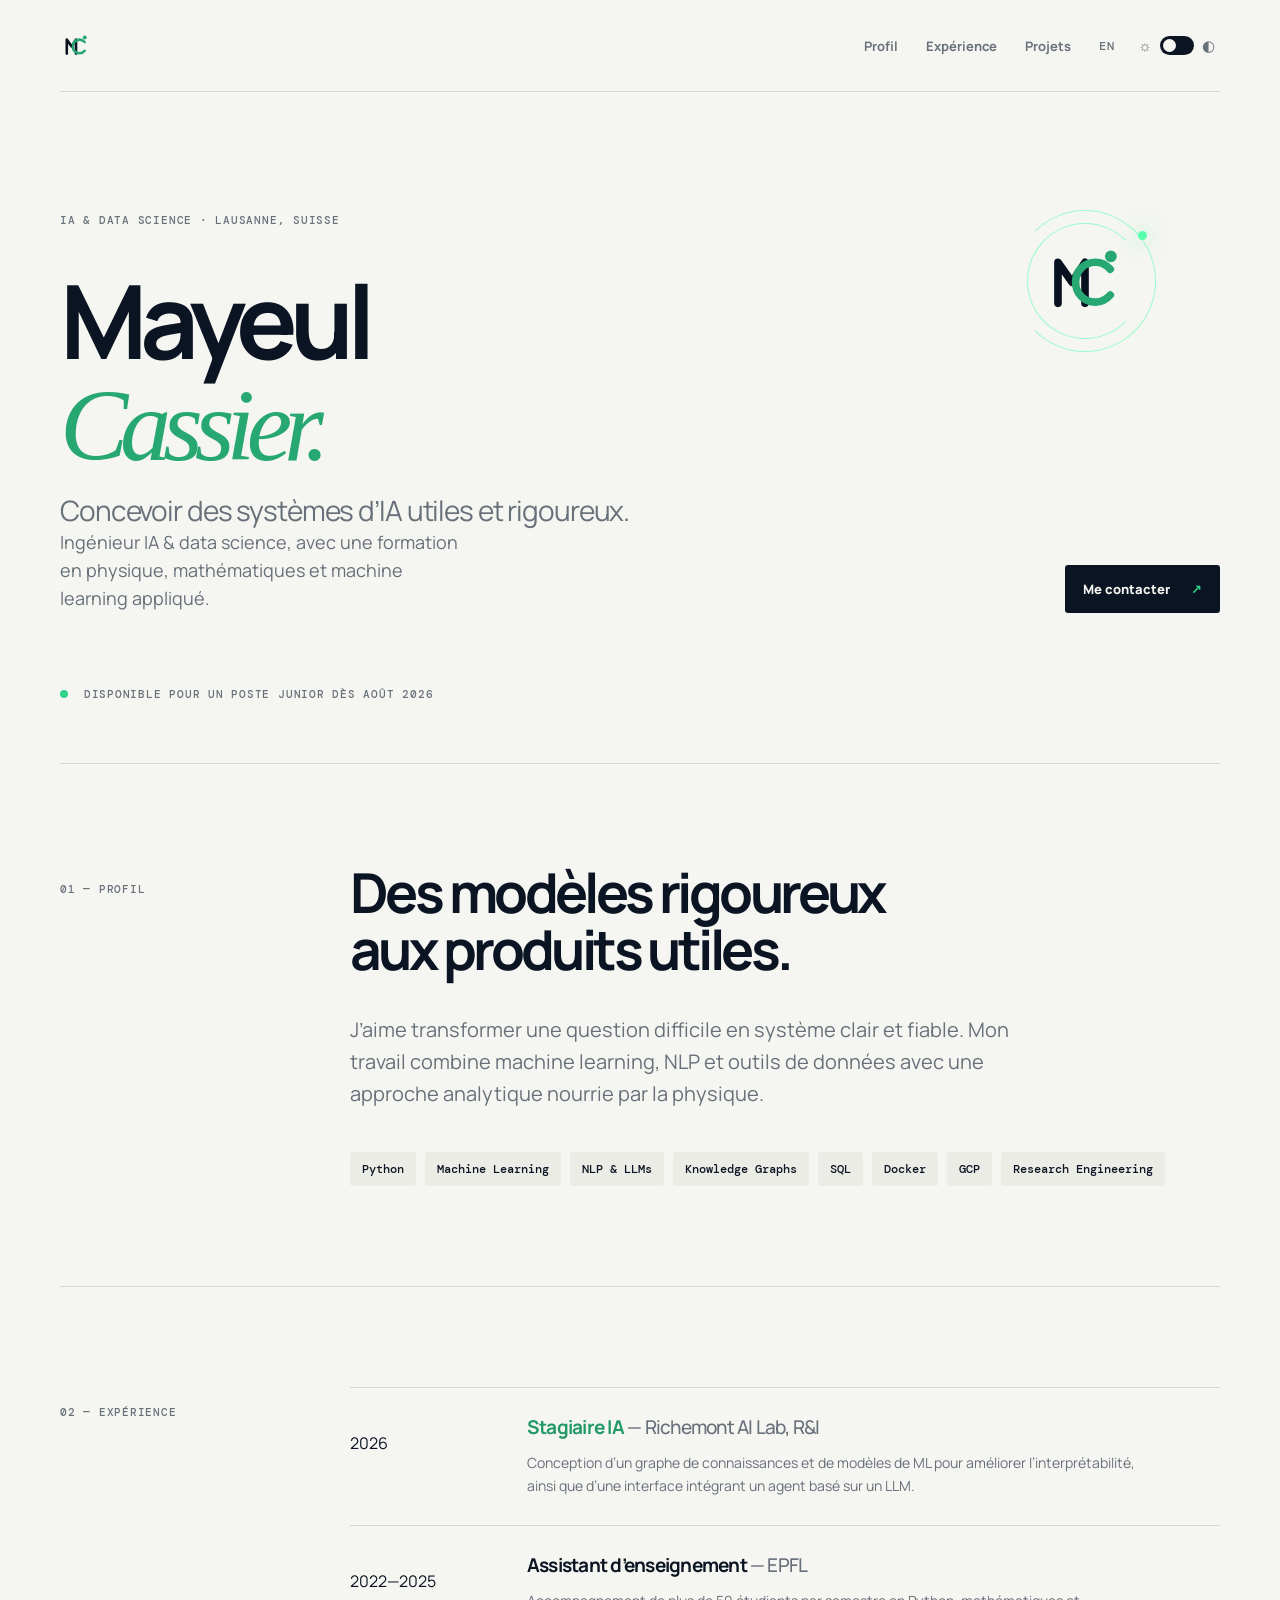
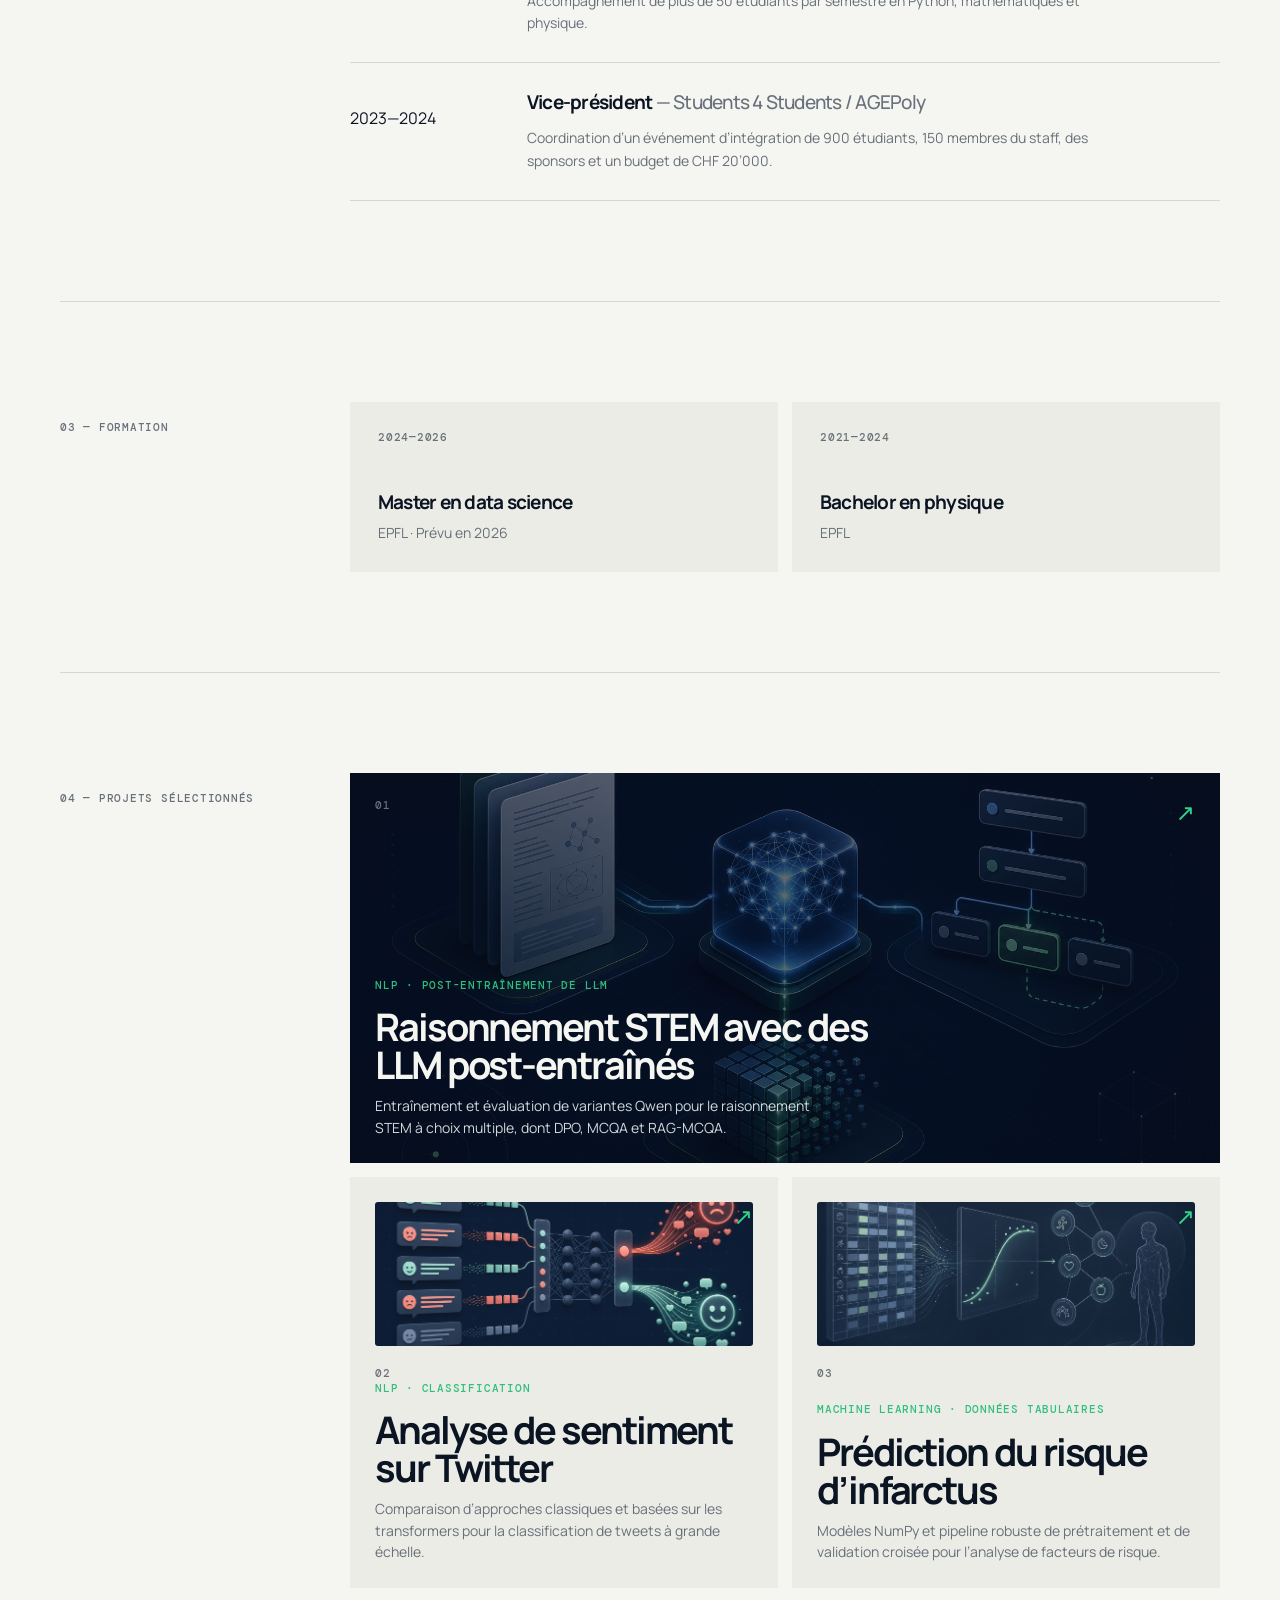
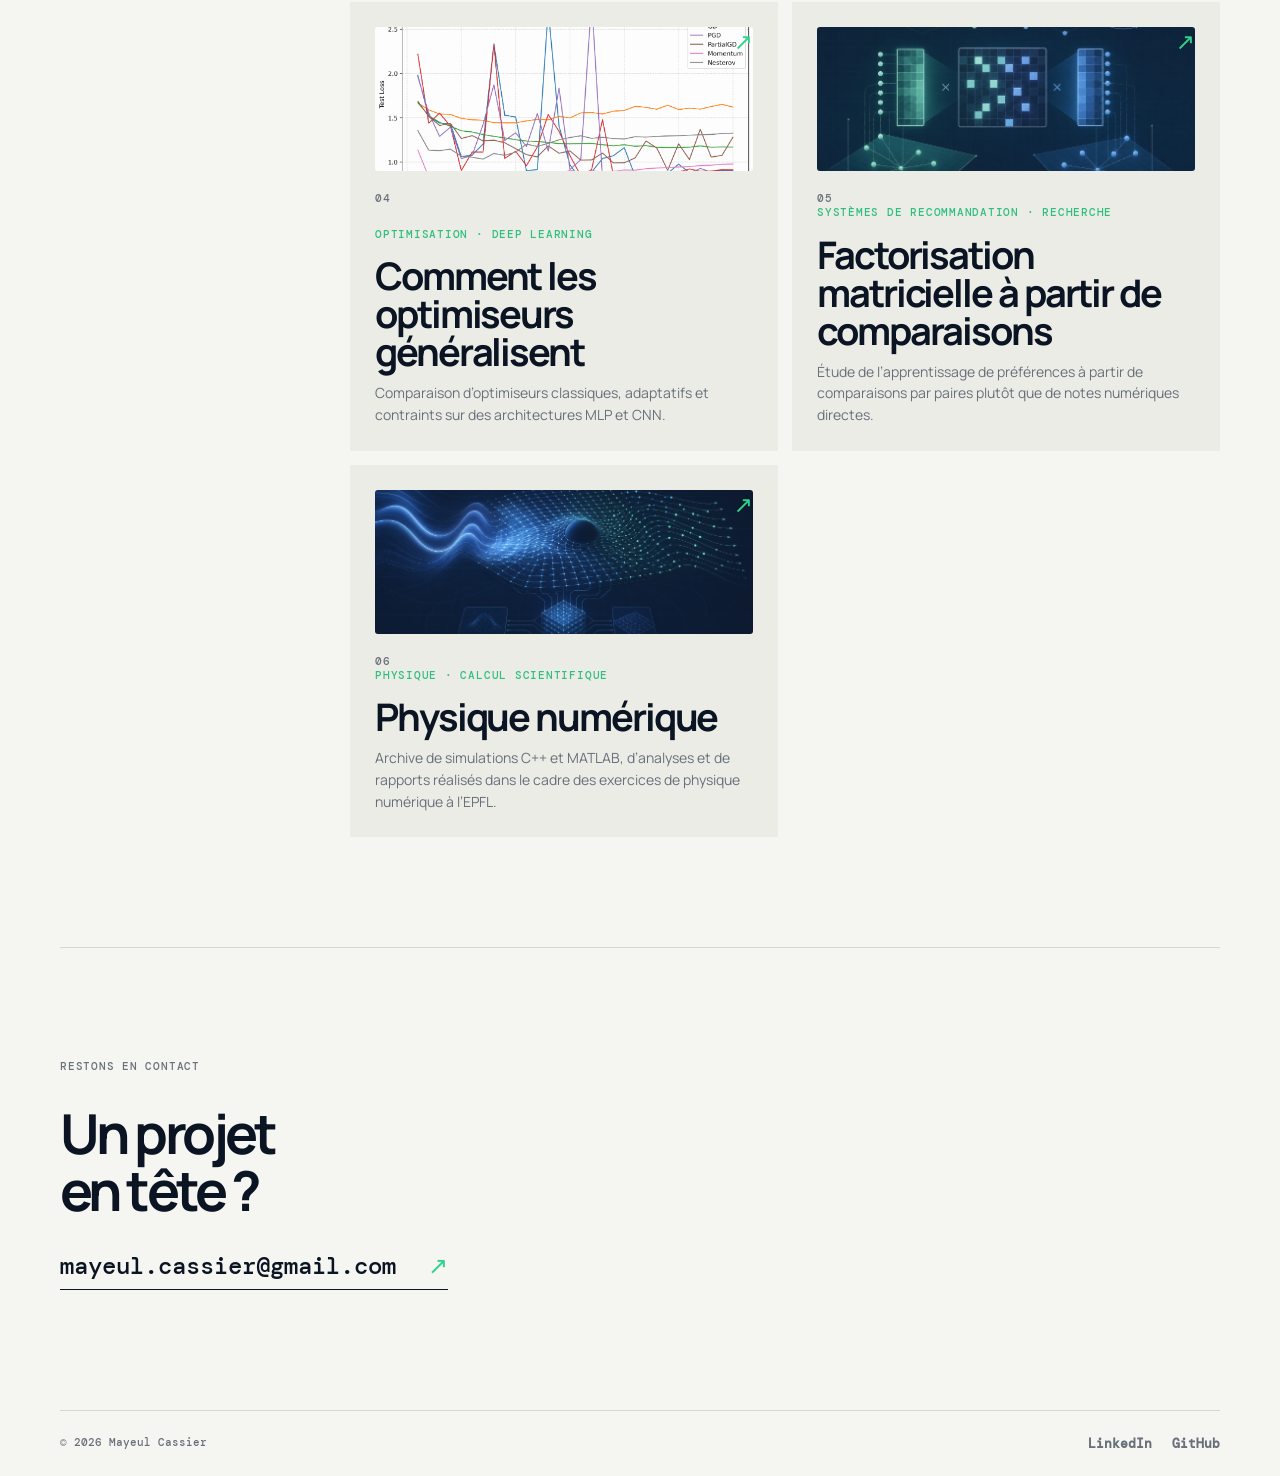
==== commit de323afc: "Improve mobile theme and logo rendering" ====
--- a/fr/index.html
+++ b/fr/index.html
@@ -14,13 +14,15 @@
       (() => {
         const savedTheme = localStorage.getItem('theme');
         const systemPrefersDark = window.matchMedia('(prefers-color-scheme: dark)').matches;
-        document.documentElement.dataset.theme = savedTheme || (systemPrefersDark ? 'dark' : 'light');
+        const theme = savedTheme || (systemPrefersDark ? 'dark' : 'light');
+        document.documentElement.dataset.theme = theme;
+        document.querySelector('meta[name="theme-color"]').setAttribute('content', theme === 'dark' ? '#08111f' : '#f5f5f1');
       })();
     </script>
   </head>
   <body>
     <header class="header container">
-      <a class="wordmark" href="#top" aria-label="Accueil Mayeul Cassier"><img src="../assets/mayeul-cassier-mark.svg" alt="" /></a>
+      <a class="wordmark" href="#top" aria-label="Accueil Mayeul Cassier"><img class="mark-light" src="../assets/mayeul-cassier-mark-light.svg" alt="" /><img class="mark-dark" src="../assets/mayeul-cassier-mark-dark.svg" alt="" /></a>
       <nav aria-label="Navigation principale">
         <a href="#about">Profil</a>
         <a href="#experience">Expérience</a>
@@ -39,7 +41,7 @@
         <p class="eyebrow">IA &amp; data science · Lausanne, Suisse</p>
         <div class="identity-emblem" aria-hidden="true">
           <span class="orbit orbit-one"></span><span class="orbit orbit-two"></span><span class="orbit-dot"></span>
-          <img src="../assets/mayeul-cassier-mark.svg" alt="" />
+          <img class="mark-light" src="../assets/mayeul-cassier-mark-light.svg" alt="" /><img class="mark-dark" src="../assets/mayeul-cassier-mark-dark.svg" alt="" />
         </div>
         <h1>Mayeul<br /><em>Cassier.</em></h1>
         <p class="hero-statement">Concevoir des systèmes d’IA utiles et rigoureux.</p>
--- a/styles.css
+++ b/styles.css
@@ -1,12 +1,13 @@
 :root { --bg:#f5f5f1; --surface:#ecece6; --text:#0b1422; --muted:#68707a; --line:#d7d7d0; --accent:#5affb0; --dark:#08111f; --shadow:0 20px 45px rgba(7,18,32,.08); }
 :root[data-theme="dark"] { --bg:#08111f; --surface:#101d2c; --text:#f2f5f5; --muted:#a5b0bc; --line:#233344; --accent:#5affb0; --dark:#f1f5f4; --shadow:0 20px 45px rgba(0,0,0,.25); }
 * { box-sizing:border-box; }
-html { scroll-behavior:smooth; }
+html { scroll-behavior:smooth; color-scheme:light; }
+html[data-theme="dark"] { color-scheme:dark; }
 body { margin:0; background:var(--bg); color:var(--text); font-family:Manrope,system-ui,sans-serif; transition:background .25s,color .25s; }
 a { color:inherit; text-decoration:none; }
 .container { width:min(1160px,calc(100% - 48px)); margin:auto; }
 .header { height:92px; display:flex; align-items:center; justify-content:space-between; border-bottom:1px solid var(--line); }
-.wordmark { display:flex; align-items:center; gap:9px; font:500 17px/1 "DM Mono",monospace; letter-spacing:-1px; }.wordmark img { width:32px; height:32px; }.wordmark span { color:var(--text); }
+.wordmark { display:flex; align-items:center; gap:9px; font:500 17px/1 "DM Mono",monospace; letter-spacing:-1px; }.wordmark img { width:32px; height:32px; }.wordmark .mark-dark,.identity-emblem .mark-dark { display:none; }.wordmark span { color:var(--text); }
 nav { display:flex; gap:28px; margin-left:auto; margin-right:28px; } nav a,.footer a,.language-link { color:var(--muted); font-size:13px; font-weight:700; } nav a:hover,.footer a:hover,.language-link:hover { color:var(--text); }.language-link { margin-right:18px; font:500 12px "DM Mono",monospace; letter-spacing:.08em; }
 .theme-toggle { border:0; color:var(--text); background:transparent; padding:5px; display:flex; align-items:center; gap:8px; cursor:pointer; font-size:18px; }.toggle-track { width:34px; height:19px; background:var(--text); border-radius:20px; padding:3px; display:flex; align-items:center; }.toggle-track span { display:block; width:13px; height:13px; border-radius:50%; background:var(--bg); transition:transform .2s; }:root[data-theme="dark"] .toggle-track span { transform:translateX(15px); }.sun,.moon { font-size:15px; color:var(--muted); }
 .hero { min-height:610px; padding:110px 0 62px; display:flex; flex-direction:column; position:relative; }.eyebrow,.section-label,.project-index,.project-type,.availability,.year { font:500 11px/1.3 "DM Mono",monospace; text-transform:uppercase; letter-spacing:.07em; color:var(--muted); }.hero h1 { margin:32px 0 15px; max-width:850px; font-size:clamp(54px,8vw,112px); line-height:.98; letter-spacing:-.075em; font-weight:700; }.hero h1 em { color:#27a872; font-family:Georgia,serif; font-weight:400; letter-spacing:-.08em; }.hero-statement { margin:0; color:var(--muted); font-size:clamp(18px,2.3vw,28px); letter-spacing:-.04em; }.identity-emblem { position:absolute; top:112px; right:5%; width:154px; aspect-ratio:1; display:grid; place-items:center; }.identity-emblem img { width:94px; height:94px; position:relative; z-index:2; }.orbit { position:absolute; border:1px solid color-mix(in srgb,var(--accent) 58%,transparent); border-radius:50%; animation:orbit 11s linear infinite; }.orbit-one { width:142px; height:142px; border-left-color:transparent; }.orbit-two { width:116px; height:116px; border-right-color:transparent; animation-duration:7s; animation-direction:reverse; }.orbit-dot { position:absolute; width:9px; height:9px; border-radius:50%; background:var(--accent); box-shadow:0 0 22px var(--accent); transform:translate(57px,-46px); animation:pulse 2.8s ease-in-out infinite; }.hero-bottom { display:flex; justify-content:space-between; align-items:end; gap:40px; margin-top:auto; }.intro { max-width:410px; margin:0; font-size:18px; line-height:1.55; color:var(--muted); }.button { padding:15px 18px; background:var(--text); color:var(--bg); font-size:13px; font-weight:800; border-radius:3px; white-space:nowrap; }.button span,.contact-email span { margin-left:18px; color:#31d38a; }.availability { margin-top:74px; }.availability span { display:inline-block; width:8px; height:8px; background:#31d38a; border-radius:50%; margin-right:8px; }
@@ -17,4 +18,6 @@
 .contact { margin-top:10px; padding:100px 0 120px; border-top:1px solid var(--line); }.contact h2 { margin:31px 0; }.contact-email { display:inline-block; padding-bottom:8px; border-bottom:1px solid var(--text); font:500 clamp(16px,2vw,24px) "DM Mono",monospace; }.footer { padding:24px 0; border-top:1px solid var(--line); display:flex; justify-content:space-between; color:var(--muted); font:500 11px "DM Mono",monospace; }.footer p { margin:0; }.footer div { display:flex; gap:20px; }
 @keyframes orbit { to { transform:rotate(360deg); } } @keyframes pulse { 50% { transform:translate(57px,-46px) scale(.65); opacity:.45; } }
 @media (prefers-reduced-motion:reduce) { *,*::before,*::after { animation-duration:.01ms !important; animation-iteration-count:1 !important; scroll-behavior:auto !important; } }
+html[data-theme="dark"] .wordmark .mark-light,html[data-theme="dark"] .identity-emblem .mark-light { display:none; }
+html[data-theme="dark"] .wordmark .mark-dark,html[data-theme="dark"] .identity-emblem .mark-dark { display:block; }
 @media (max-width:700px) { .container { width:min(100% - 32px,1160px); }.header { height:72px; } nav { display:none; }.language-link { margin-left:auto; margin-right:14px; }.hero { min-height:620px; padding-top:75px; }.hero h1 { margin:27px 0 12px; font-size:56px; }.identity-emblem { top:68px; right:0; width:96px; }.identity-emblem img { width:62px; height:62px; }.orbit-one { width:92px; height:92px; }.orbit-two { width:72px; height:72px; }.orbit-dot { transform:translate(35px,-29px); }.hero-bottom { align-items:start; flex-direction:column; }.availability { margin-top:58px; }.section { grid-template-columns:1fr; gap:35px; padding:70px 0; }.timeline-item { grid-template-columns:1fr; gap:11px; }.education-grid,.project-grid { grid-template-columns:1fr; }.project-main { grid-column:auto; }.project-card { min-height:310px; }.project-main { min-height:360px; }.contact { padding:75px 0; }.footer { gap:20px; flex-direction:column; } }
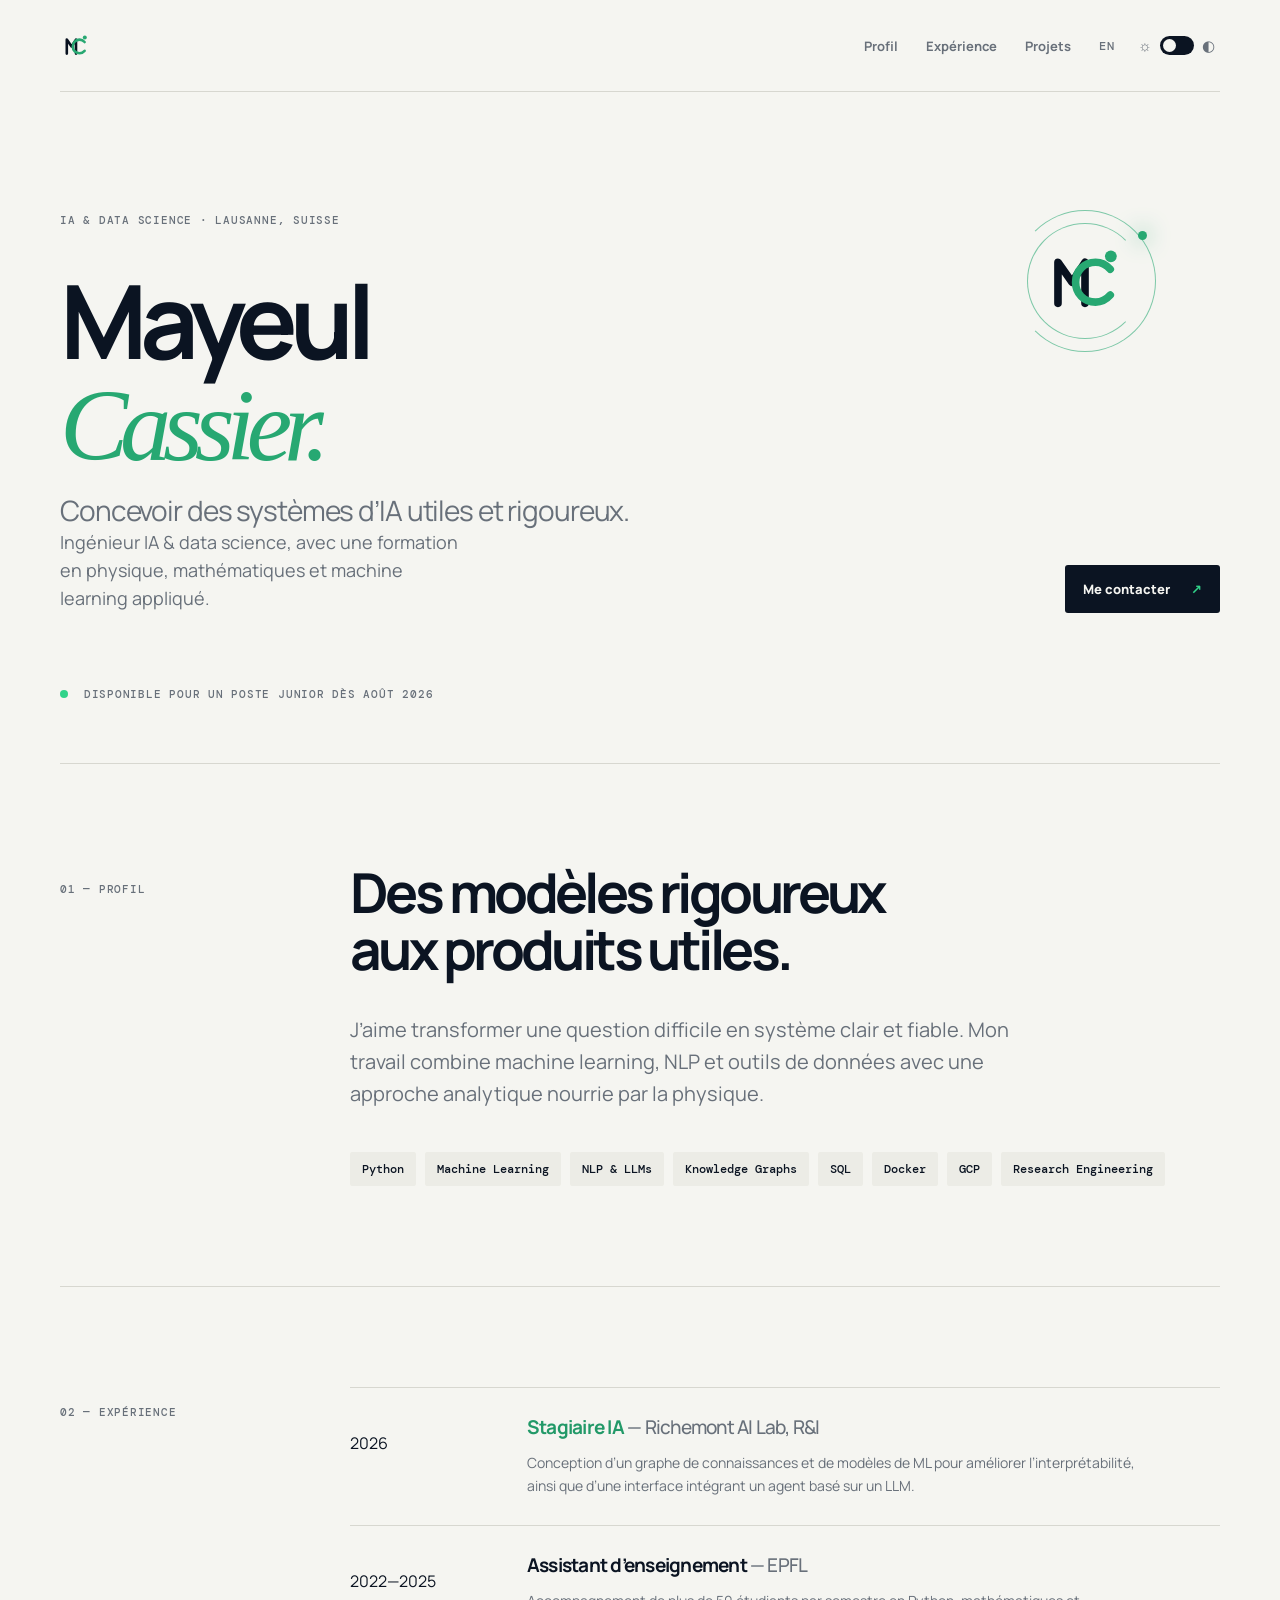
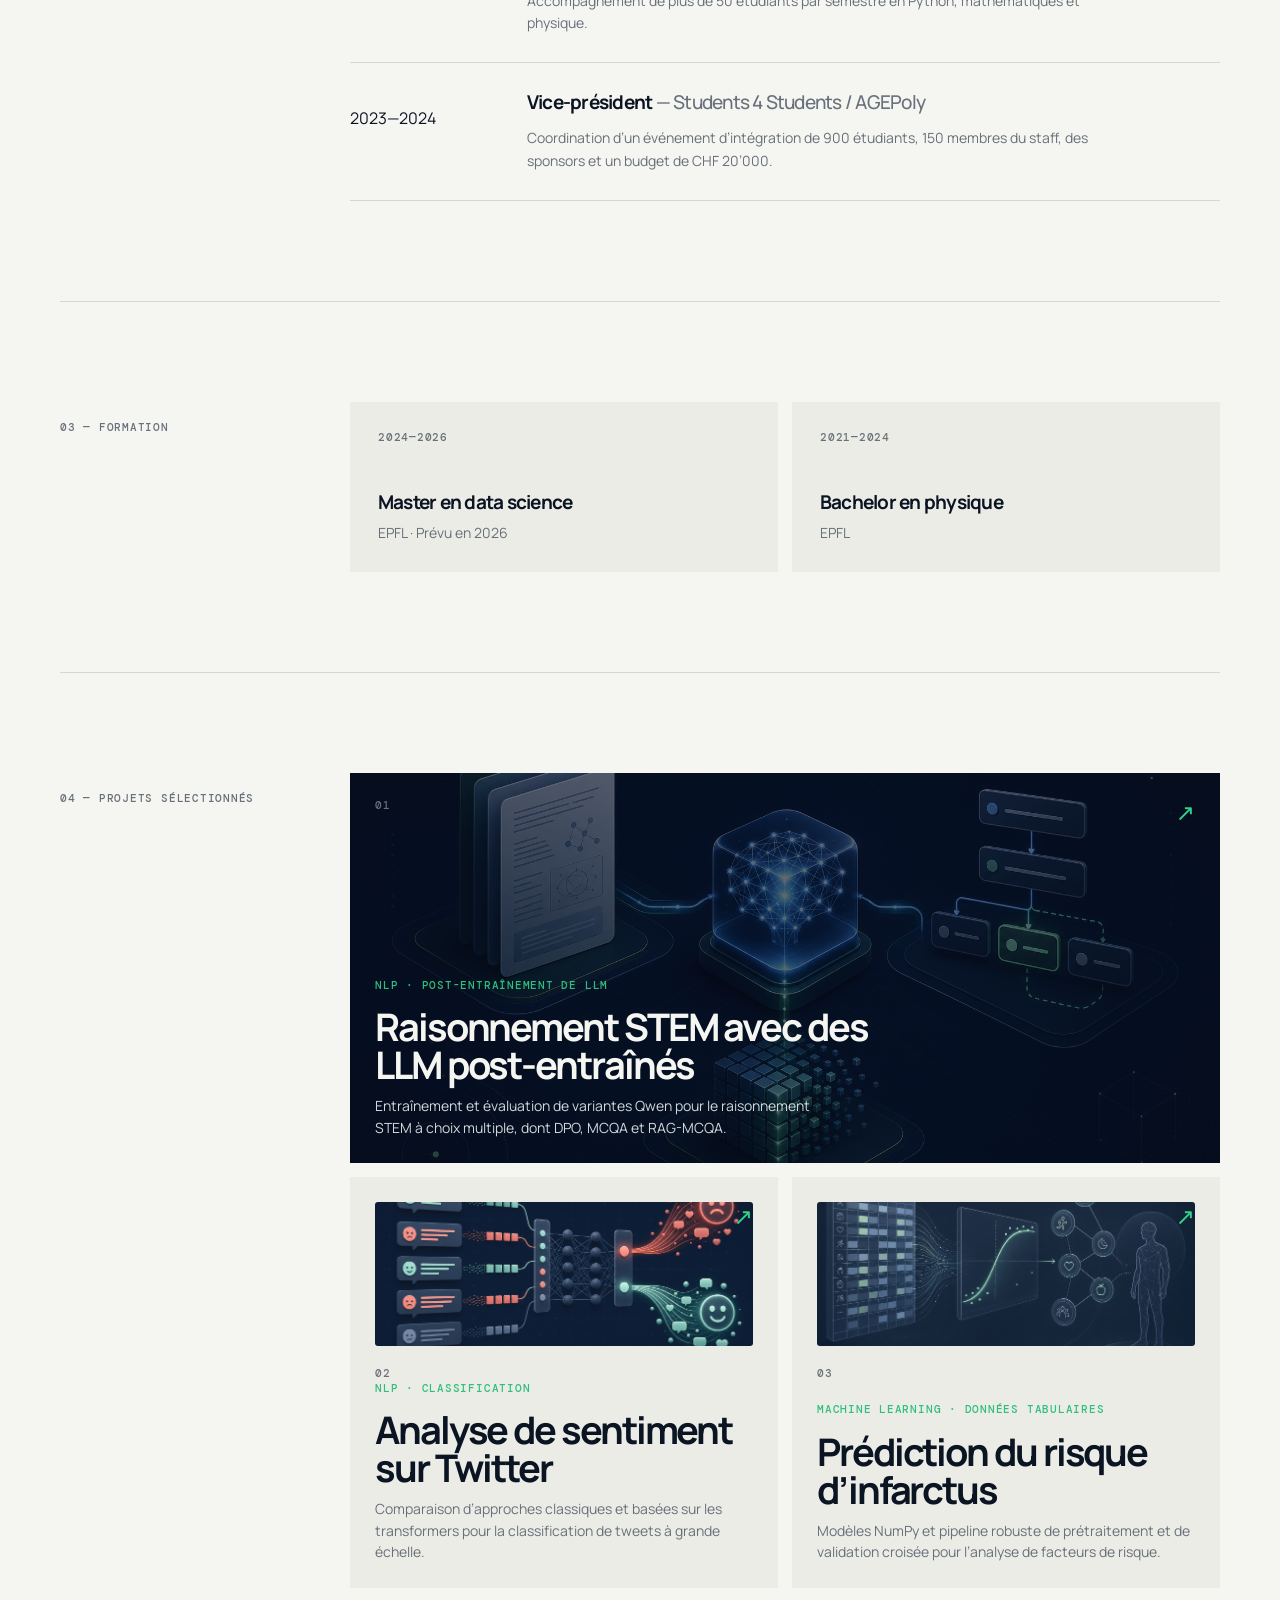
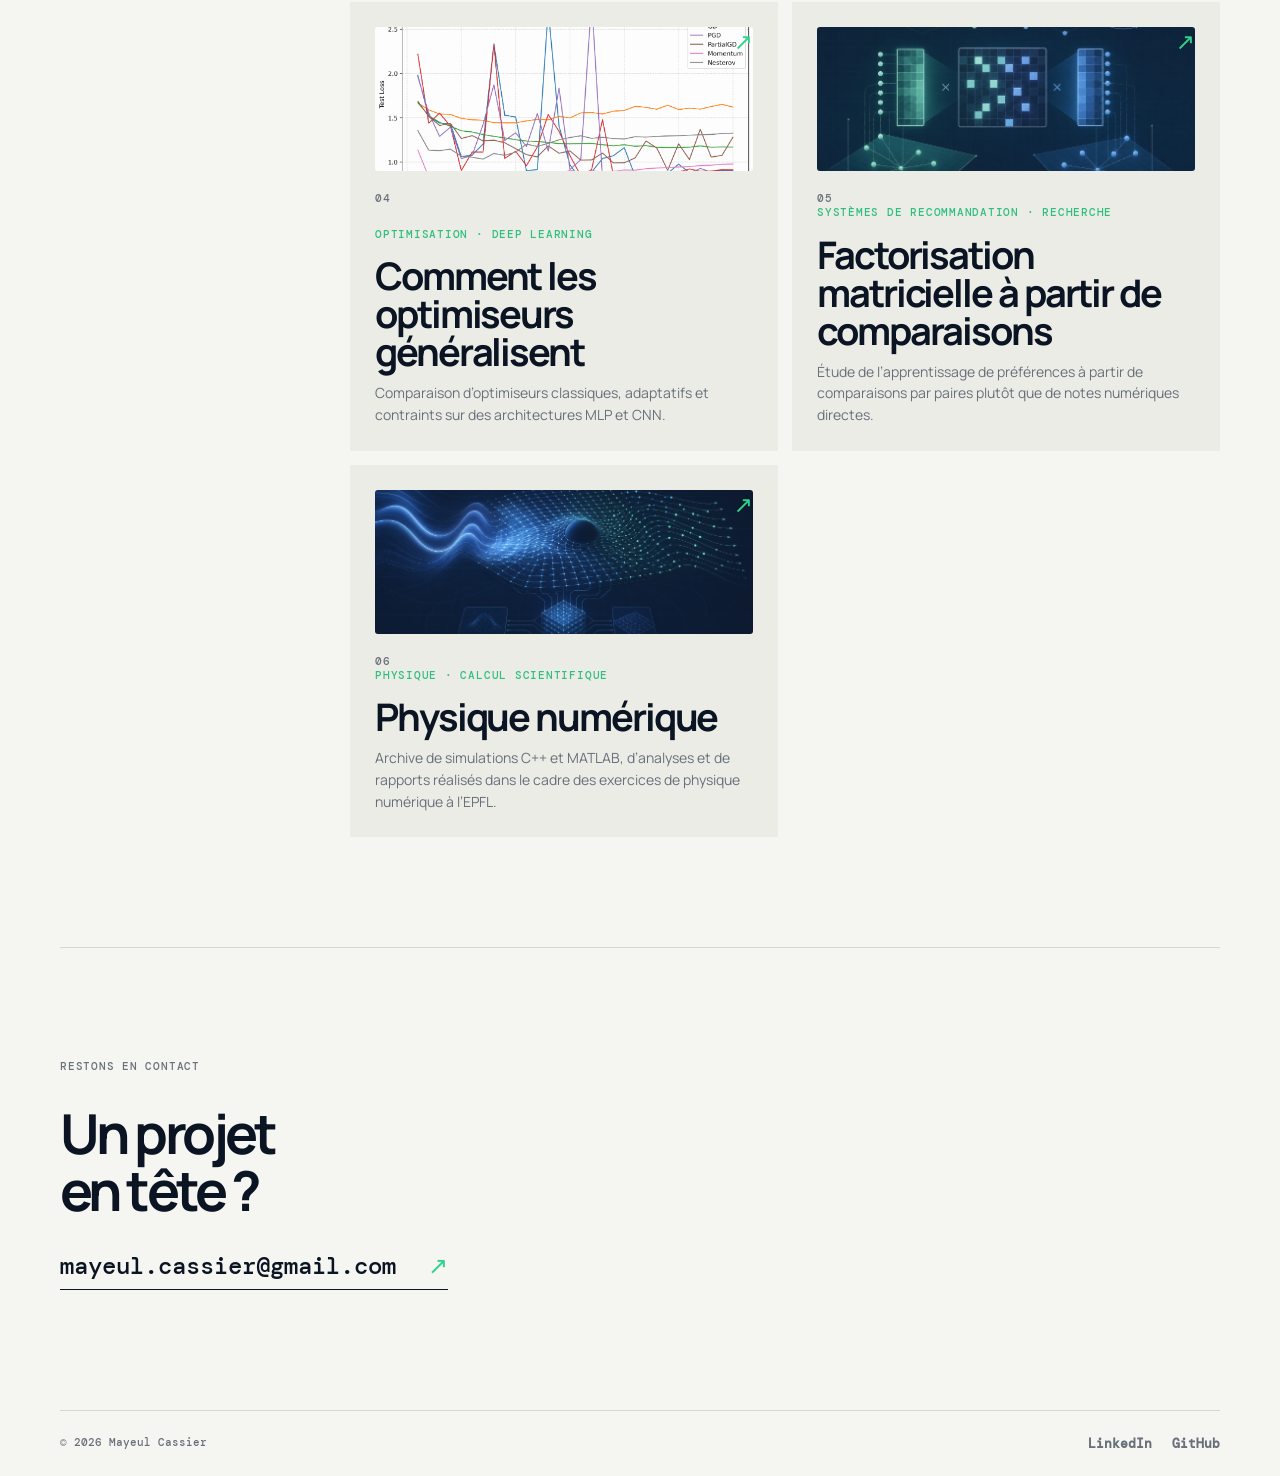
==== commit d655b19d: "Make light theme explicit on mobile" ====
--- a/fr/index.html
+++ b/fr/index.html
@@ -3,6 +3,7 @@
   <head>
     <meta charset="UTF-8" />
     <meta name="viewport" content="width=device-width, initial-scale=1.0" />
+    <meta name="color-scheme" content="light dark" />
     <meta name="description" content="Mayeul Cassier — ingénieur IA et data science basé à Lausanne." />
     <meta name="theme-color" content="#08111f" />
     <title>Mayeul Cassier — IA et data science</title>
@@ -16,6 +17,7 @@
         const systemPrefersDark = window.matchMedia('(prefers-color-scheme: dark)').matches;
         const theme = savedTheme || (systemPrefersDark ? 'dark' : 'light');
         document.documentElement.dataset.theme = theme;
+        document.documentElement.style.colorScheme = theme;
         document.querySelector('meta[name="theme-color"]').setAttribute('content', theme === 'dark' ? '#08111f' : '#f5f5f1');
       })();
     </script>
--- a/styles.css
+++ b/styles.css
@@ -1,4 +1,5 @@
 :root { --bg:#f5f5f1; --surface:#ecece6; --text:#0b1422; --muted:#68707a; --line:#d7d7d0; --accent:#5affb0; --dark:#08111f; --shadow:0 20px 45px rgba(7,18,32,.08); }
+:root[data-theme="light"] { --bg:#f5f5f1; --surface:#ecece6; --text:#0b1422; --muted:#68707a; --line:#d7d7d0; --accent:#27a872; --dark:#08111f; --shadow:0 20px 45px rgba(7,18,32,.08); }
 :root[data-theme="dark"] { --bg:#08111f; --surface:#101d2c; --text:#f2f5f5; --muted:#a5b0bc; --line:#233344; --accent:#5affb0; --dark:#f1f5f4; --shadow:0 20px 45px rgba(0,0,0,.25); }
 * { box-sizing:border-box; }
 html { scroll-behavior:smooth; color-scheme:light; }
@@ -7,7 +8,7 @@
 a { color:inherit; text-decoration:none; }
 .container { width:min(1160px,calc(100% - 48px)); margin:auto; }
 .header { height:92px; display:flex; align-items:center; justify-content:space-between; border-bottom:1px solid var(--line); }
-.wordmark { display:flex; align-items:center; gap:9px; font:500 17px/1 "DM Mono",monospace; letter-spacing:-1px; }.wordmark img { width:32px; height:32px; }.wordmark .mark-dark,.identity-emblem .mark-dark { display:none; }.wordmark span { color:var(--text); }
+.wordmark { display:flex; align-items:center; gap:9px; font:500 17px/1 "DM Mono",monospace; letter-spacing:-1px; }.wordmark img { width:32px; height:32px; }.mark-light,.mark-dark { display:none; }.wordmark span { color:var(--text); }
 nav { display:flex; gap:28px; margin-left:auto; margin-right:28px; } nav a,.footer a,.language-link { color:var(--muted); font-size:13px; font-weight:700; } nav a:hover,.footer a:hover,.language-link:hover { color:var(--text); }.language-link { margin-right:18px; font:500 12px "DM Mono",monospace; letter-spacing:.08em; }
 .theme-toggle { border:0; color:var(--text); background:transparent; padding:5px; display:flex; align-items:center; gap:8px; cursor:pointer; font-size:18px; }.toggle-track { width:34px; height:19px; background:var(--text); border-radius:20px; padding:3px; display:flex; align-items:center; }.toggle-track span { display:block; width:13px; height:13px; border-radius:50%; background:var(--bg); transition:transform .2s; }:root[data-theme="dark"] .toggle-track span { transform:translateX(15px); }.sun,.moon { font-size:15px; color:var(--muted); }
 .hero { min-height:610px; padding:110px 0 62px; display:flex; flex-direction:column; position:relative; }.eyebrow,.section-label,.project-index,.project-type,.availability,.year { font:500 11px/1.3 "DM Mono",monospace; text-transform:uppercase; letter-spacing:.07em; color:var(--muted); }.hero h1 { margin:32px 0 15px; max-width:850px; font-size:clamp(54px,8vw,112px); line-height:.98; letter-spacing:-.075em; font-weight:700; }.hero h1 em { color:#27a872; font-family:Georgia,serif; font-weight:400; letter-spacing:-.08em; }.hero-statement { margin:0; color:var(--muted); font-size:clamp(18px,2.3vw,28px); letter-spacing:-.04em; }.identity-emblem { position:absolute; top:112px; right:5%; width:154px; aspect-ratio:1; display:grid; place-items:center; }.identity-emblem img { width:94px; height:94px; position:relative; z-index:2; }.orbit { position:absolute; border:1px solid color-mix(in srgb,var(--accent) 58%,transparent); border-radius:50%; animation:orbit 11s linear infinite; }.orbit-one { width:142px; height:142px; border-left-color:transparent; }.orbit-two { width:116px; height:116px; border-right-color:transparent; animation-duration:7s; animation-direction:reverse; }.orbit-dot { position:absolute; width:9px; height:9px; border-radius:50%; background:var(--accent); box-shadow:0 0 22px var(--accent); transform:translate(57px,-46px); animation:pulse 2.8s ease-in-out infinite; }.hero-bottom { display:flex; justify-content:space-between; align-items:end; gap:40px; margin-top:auto; }.intro { max-width:410px; margin:0; font-size:18px; line-height:1.55; color:var(--muted); }.button { padding:15px 18px; background:var(--text); color:var(--bg); font-size:13px; font-weight:800; border-radius:3px; white-space:nowrap; }.button span,.contact-email span { margin-left:18px; color:#31d38a; }.availability { margin-top:74px; }.availability span { display:inline-block; width:8px; height:8px; background:#31d38a; border-radius:50%; margin-right:8px; }
@@ -18,6 +19,5 @@
 .contact { margin-top:10px; padding:100px 0 120px; border-top:1px solid var(--line); }.contact h2 { margin:31px 0; }.contact-email { display:inline-block; padding-bottom:8px; border-bottom:1px solid var(--text); font:500 clamp(16px,2vw,24px) "DM Mono",monospace; }.footer { padding:24px 0; border-top:1px solid var(--line); display:flex; justify-content:space-between; color:var(--muted); font:500 11px "DM Mono",monospace; }.footer p { margin:0; }.footer div { display:flex; gap:20px; }
 @keyframes orbit { to { transform:rotate(360deg); } } @keyframes pulse { 50% { transform:translate(57px,-46px) scale(.65); opacity:.45; } }
 @media (prefers-reduced-motion:reduce) { *,*::before,*::after { animation-duration:.01ms !important; animation-iteration-count:1 !important; scroll-behavior:auto !important; } }
-html[data-theme="dark"] .wordmark .mark-light,html[data-theme="dark"] .identity-emblem .mark-light { display:none; }
-html[data-theme="dark"] .wordmark .mark-dark,html[data-theme="dark"] .identity-emblem .mark-dark { display:block; }
+html:not([data-theme="dark"]) .mark-light,html[data-theme="dark"] .mark-dark { display:block; }
 @media (max-width:700px) { .container { width:min(100% - 32px,1160px); }.header { height:72px; } nav { display:none; }.language-link { margin-left:auto; margin-right:14px; }.hero { min-height:620px; padding-top:75px; }.hero h1 { margin:27px 0 12px; font-size:56px; }.identity-emblem { top:68px; right:0; width:96px; }.identity-emblem img { width:62px; height:62px; }.orbit-one { width:92px; height:92px; }.orbit-two { width:72px; height:72px; }.orbit-dot { transform:translate(35px,-29px); }.hero-bottom { align-items:start; flex-direction:column; }.availability { margin-top:58px; }.section { grid-template-columns:1fr; gap:35px; padding:70px 0; }.timeline-item { grid-template-columns:1fr; gap:11px; }.education-grid,.project-grid { grid-template-columns:1fr; }.project-main { grid-column:auto; }.project-card { min-height:310px; }.project-main { min-height:360px; }.contact { padding:75px 0; }.footer { gap:20px; flex-direction:column; } }
